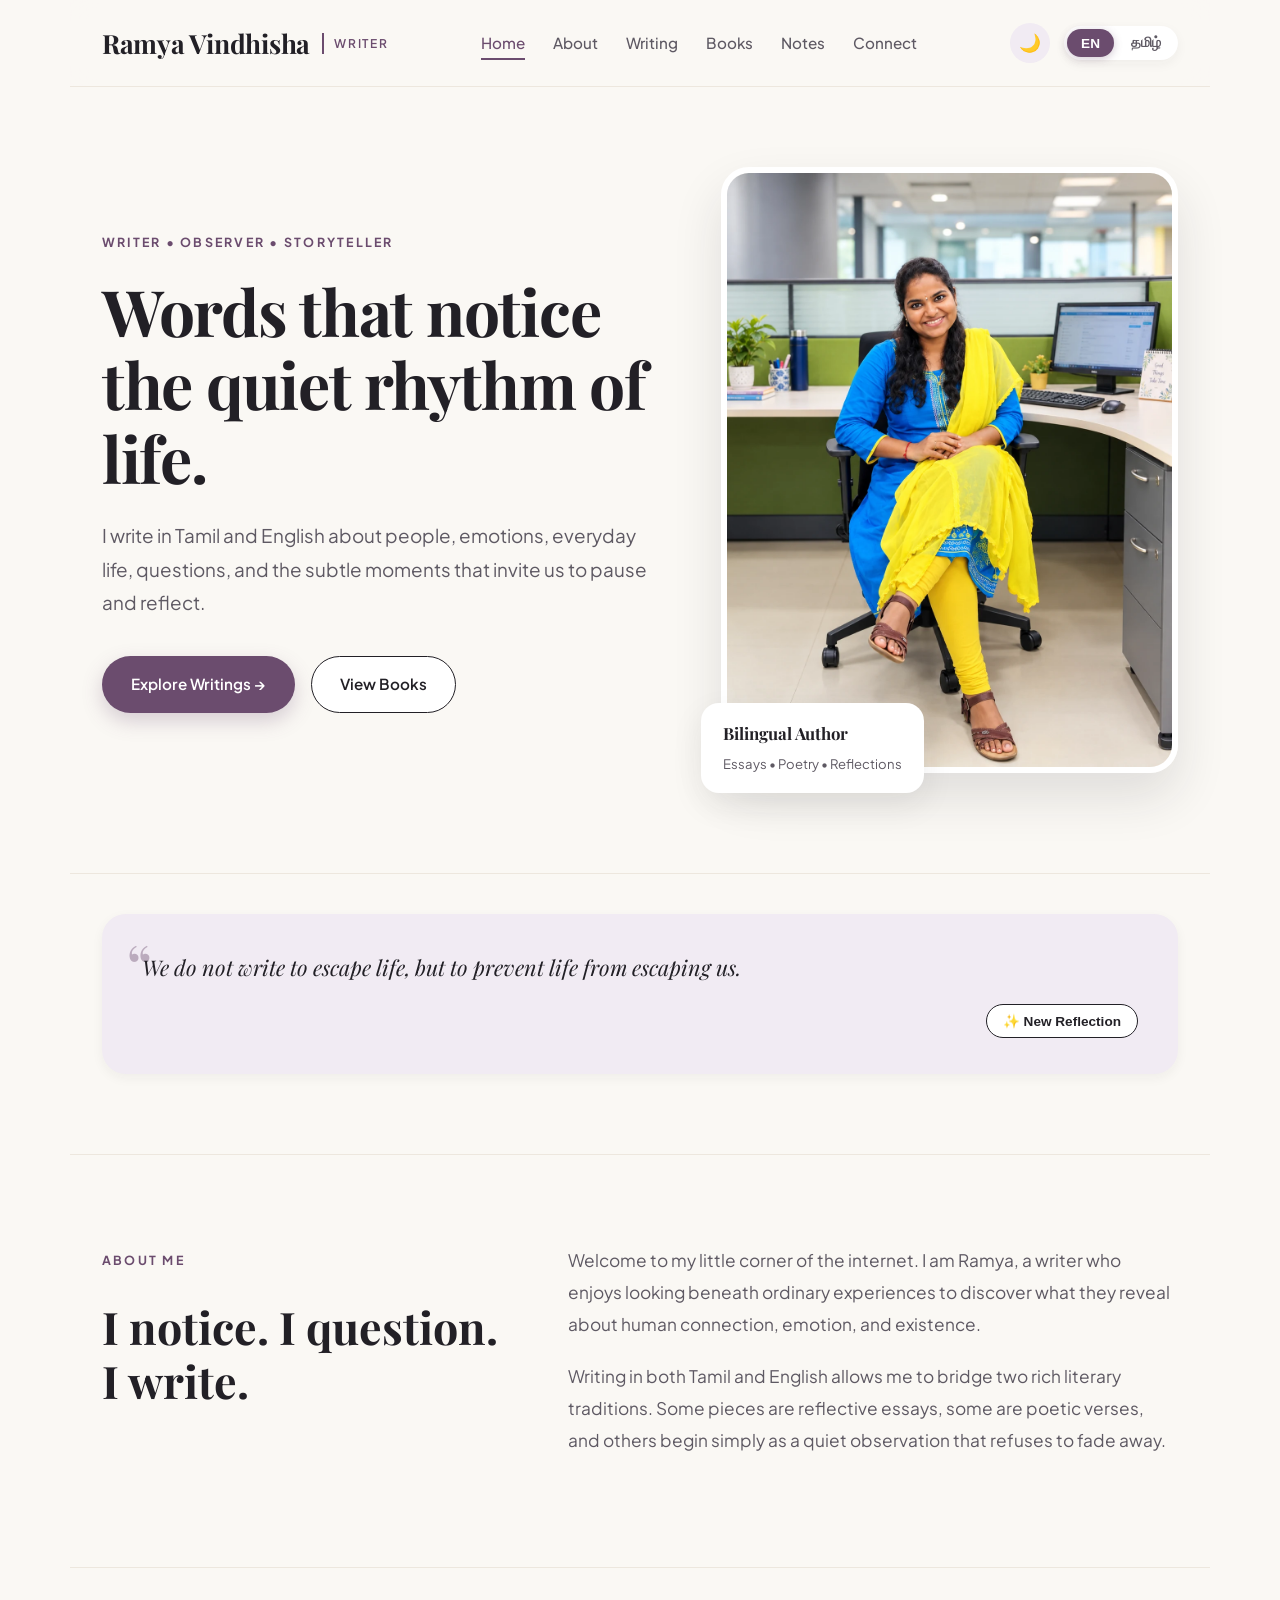
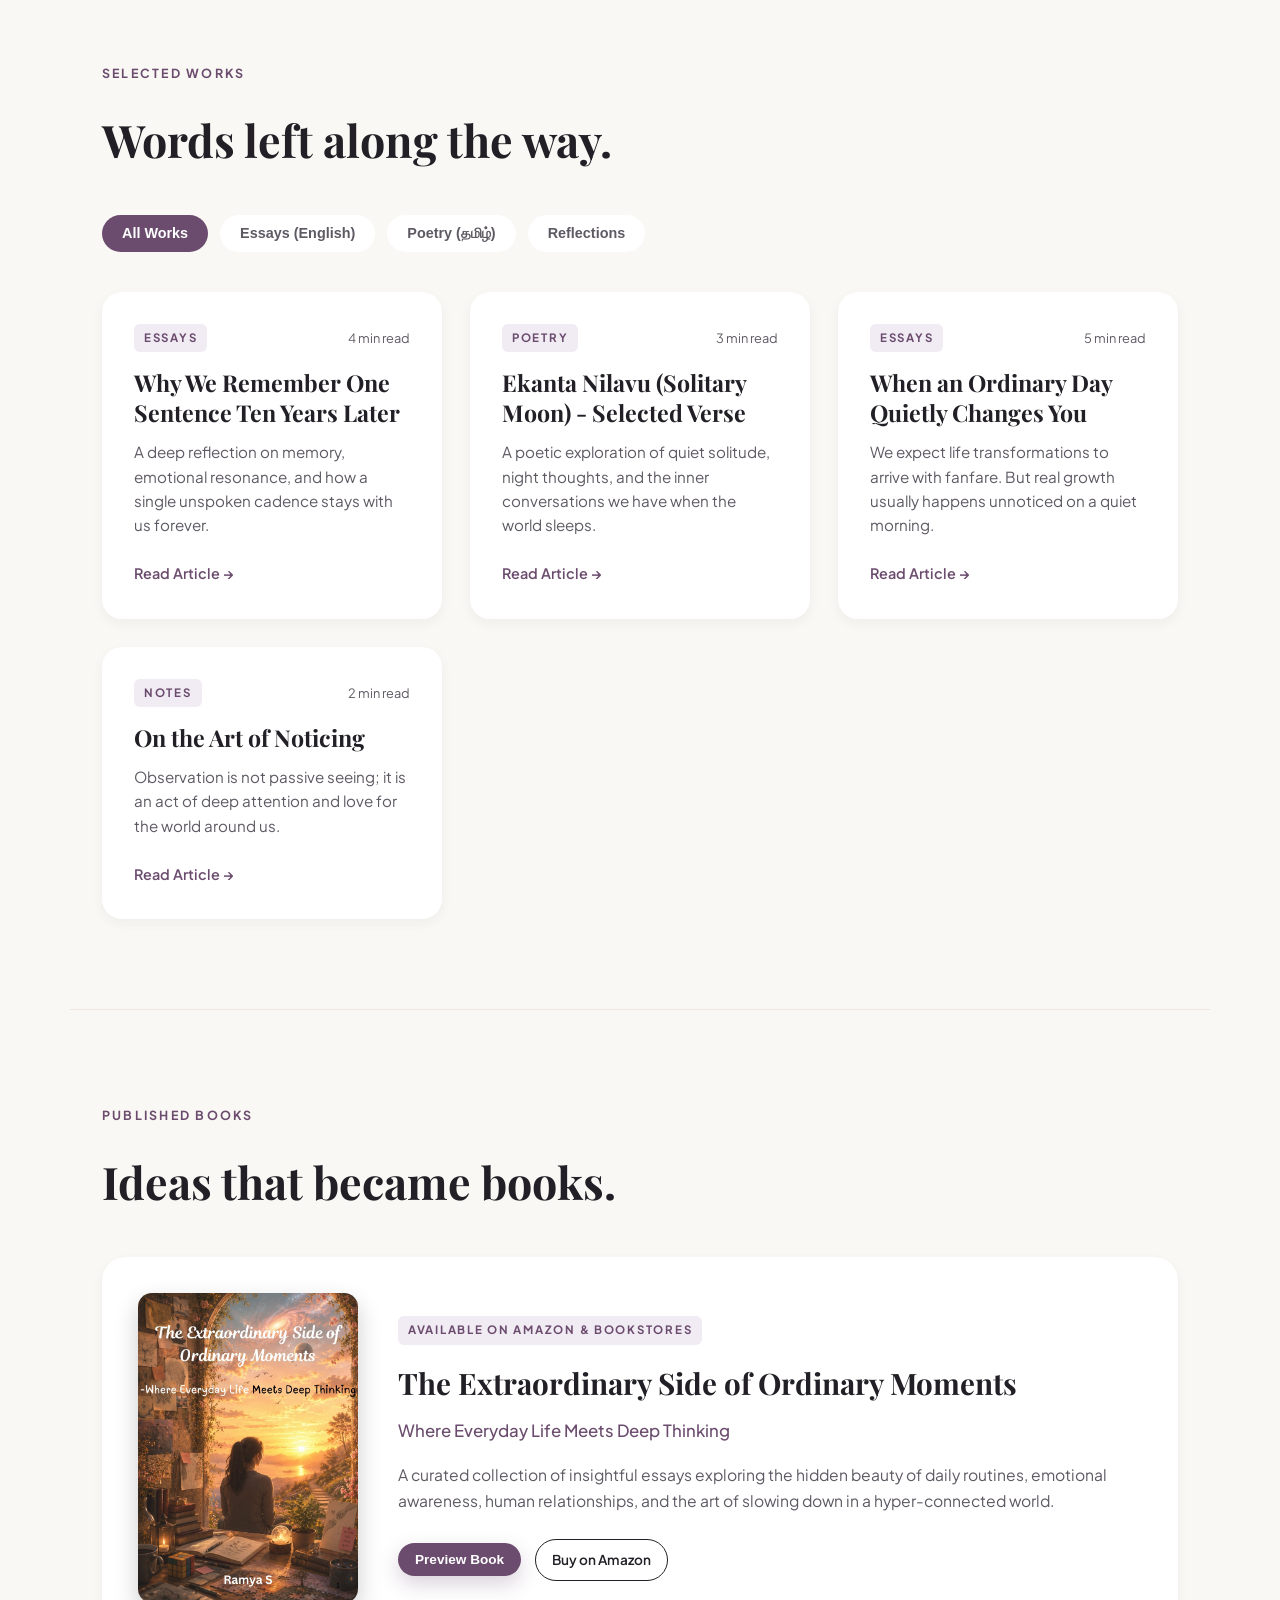
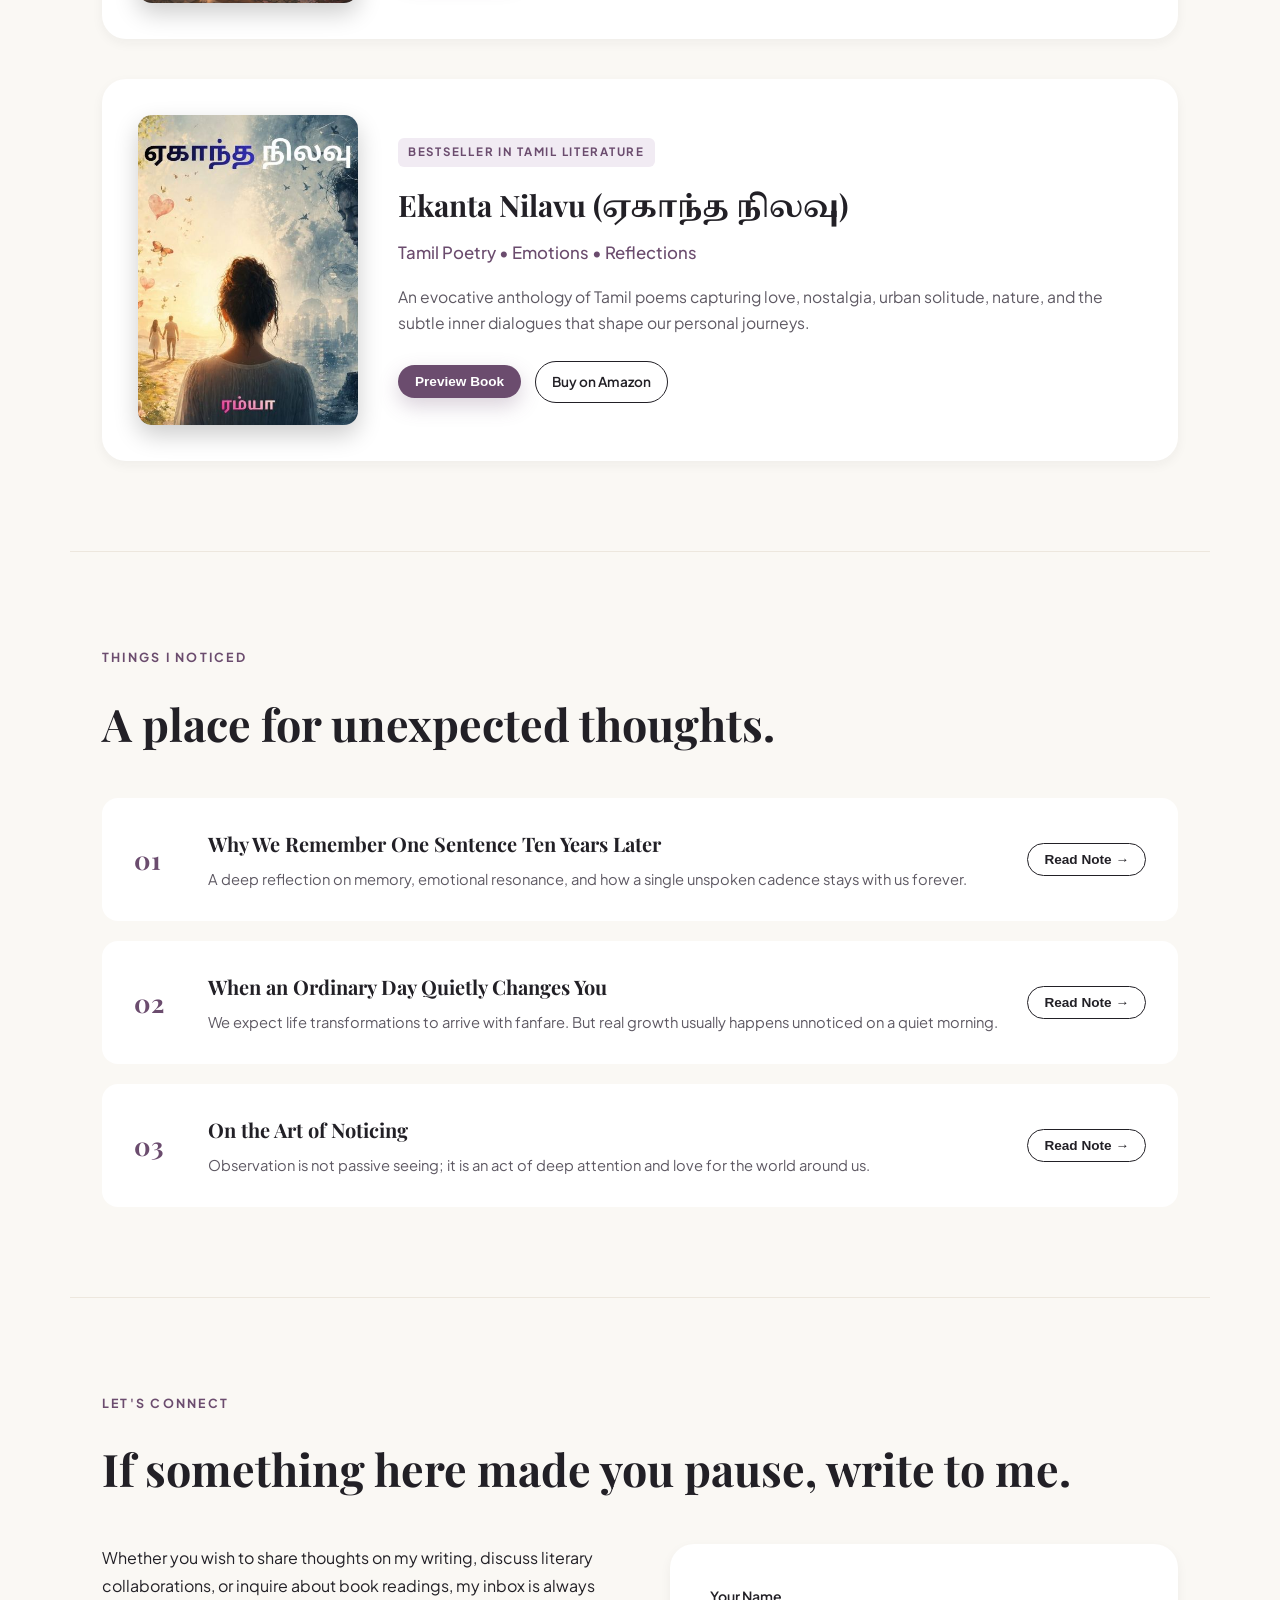
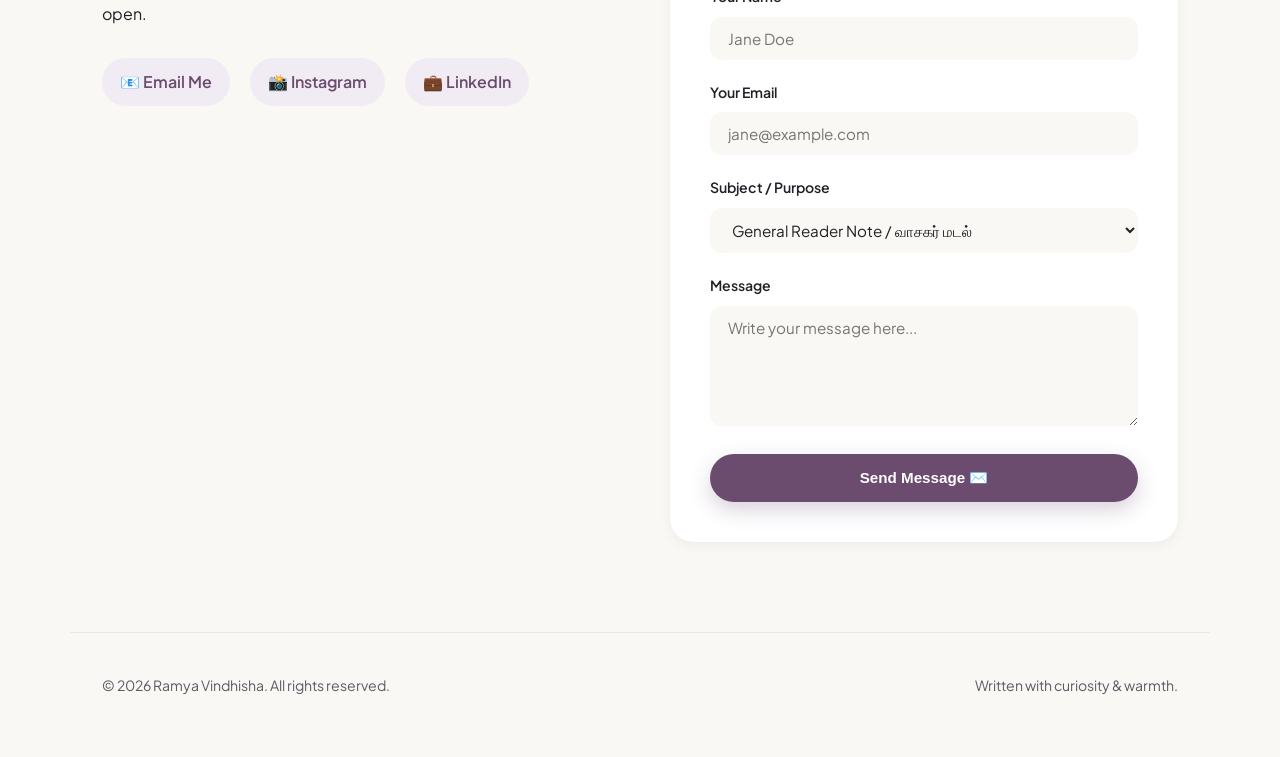
==== index.html @ 073b8b75 "Publish dynamic bilingual writer portfolio for Ramya Vindhisha" ====
<!DOCTYPE html>
<html lang="en" data-theme="light">

<head>
    <meta charset="UTF-8">
    <meta name="viewport" content="width=device-width, initial-scale=1.0">
    
    <!-- Primary Meta Tags -->
    <title>Ramya Vindhisha | Writer, Observer & Storyteller (தமிழ் & English)</title>
    <meta name="title" content="Ramya Vindhisha | Writer, Observer & Storyteller">
    <meta name="description"
        content="Official bilingual literary portfolio of Ramya Vindhisha — exploring human emotions, Tamil poetry, essays, books, and everyday reflections.">
    <meta name="keywords" content="Ramya Vindhisha, Tamil Writer, English Essays, Tamil Poetry, Ekanta Nilavu, Books, Storyteller, Observer">
    <meta name="author" content="Ramya Vindhisha">

    <!-- Open Graph / Facebook -->
    <meta property="og:type" content="website">
    <meta property="og:url" content="https://ramyavindhisha.com/">
    <meta property="og:title" content="Ramya Vindhisha | Writer & Storyteller">
    <meta property="og:description" content="Exploring life, emotions, and quiet thoughts in Tamil and English.">
    <meta property="og:image" content="assets/images/ramya-office-portrait.webp">

    <!-- Twitter Card -->
    <meta property="twitter:card" content="summary_large_image">
    <meta property="twitter:title" content="Ramya Vindhisha | Writer & Storyteller">
    <meta property="twitter:description" content="Exploring life, emotions, and quiet thoughts in Tamil and English.">
    <meta property="twitter:image" content="assets/images/ramya-office-portrait.webp">

    <!-- Stylesheets -->
    <link rel="stylesheet" href="assets/css/style.css">
</head>

<body>
    <!-- Site Header -->
    <header class="site-header">
        <div class="logo-group">
            <a class="logo" href="#home" id="siteLogo">Ramya Vindhisha</a>
            <span class="logo-sub" id="logoSub" data-en="Writer" data-ta="எழுத்தாளர்">Writer</span>
        </div>
        
        <nav id="siteNav">
            <a href="#home" class="active" data-en="Home" data-ta="முகப்பு">Home</a>
            <a href="#about" data-en="About" data-ta="என்னைப் பற்றி">About</a>
            <a href="#writing" data-en="Writing" data-ta="எழுத்துகள்">Writing</a>
            <a href="#books" data-en="Books" data-ta="புத்தகங்கள்">Books</a>
            <a href="#notes" data-en="Notes" data-ta="குறிப்புகள்">Notes</a>
            <a href="#contact" data-en="Connect" data-ta="தொடர்பு">Connect</a>
        </nav>

        <div class="controls-group">
            <button class="theme-toggle-btn" id="themeToggleBtn" title="Toggle Theme (Warm Paper / Midnight Library)" aria-label="Toggle Theme">
                <span id="themeIcon">🌙</span>
            </button>

            <div class="language-toggle">
                <button id="enBtn" class="active" aria-label="English Language">EN</button>
                <button id="taBtn" aria-label="Tamil Language">தமிழ்</button>
            </div>
        </div>
    </header>

    <main>
        <!-- Hero Section -->
        <section id="home" class="hero">
            <div class="hero-copy">
                <span class="eyebrow" data-en="WRITER • OBSERVER • STORYTELLER" data-ta="எழுத்தாளர் • பார்வையாளர் • கதைசொல்லி">WRITER • OBSERVER • STORYTELLER</span>
                
                <h1 class="hero-title" data-en="Words that notice the quiet rhythm of life." data-ta="வாழ்க்கையின் அமைதியான தாளத்தைக் கவனிக்கும் வார்த்தைகள்.">
                    Words that notice the quiet rhythm of life.
                </h1>

                <p class="hero-intro"
                    data-en="I write in Tamil and English about people, emotions, everyday life, questions, and the subtle moments that invite us to pause and reflect."
                    data-ta="மனிதர்கள், உணர்வுகள், அன்றாட வாழ்க்கை, கேள்விகள் மற்றும் நம்மைச் சிந்திக்க வைக்கும் சிறிய தருணங்களைப் பற்றி தமிழ் மற்றும் ஆங்கிலத்தில் எழுதுகிறேன்.">
                    I write in Tamil and English about people, emotions, everyday life, questions, and the subtle moments that invite us to pause and reflect.
                </p>

                <div class="button-group">
                    <a class="btn btn-primary" href="#writing" data-en="Explore Writings →" data-ta="என் எழுத்துகளைப் படிக்க →">Explore Writings →</a>
                    <a class="btn btn-secondary" href="#books" data-en="View Books" data-ta="புத்தகங்களைப் பார்க்க">View Books</a>
                </div>
            </div>

            <div class="hero-photo-wrapper">
                <img src="assets/images/ramya-office-portrait.webp" alt="Ramya Vindhisha writing at her desk" width="480" height="600" loading="eager">
                <div class="photo-badge">
                    <strong data-en="Bilingual Author" data-ta="இருமொழி எழுத்தாளர்">Bilingual Author</strong>
                    <span data-en="Essays • Poetry • Reflections" data-ta="கட்டுரைகள் • கவிதைகள் • குறிப்புகள்">Essays • Poetry • Reflections</span>
                </div>
            </div>
        </section>

        <!-- Quote of the Day / Daily Thought Widget -->
        <section class="section" style="padding-top: 0; padding-bottom: 40px;">
            <div class="quote-widget" id="quoteWidget">
                <div class="quote-icon">“</div>
                <p class="quote-text" id="quoteText">Loading reflection...</p>
                <div class="quote-controls">
                    <button class="btn btn-secondary btn-sm" id="newQuoteBtn" data-en="✨ New Reflection" data-ta="✨ புதிய சிந்தனை">✨ New Reflection</button>
                </div>
            </div>
        </section>

        <!-- About Section -->
        <section id="about" class="section">
            <div class="split-grid">
                <div>
                    <span class="eyebrow" data-en="ABOUT ME" data-ta="என்னைப் பற்றி">ABOUT ME</span>
                    <h2 class="section-title" data-en="I notice. I question. I write." data-ta="நான் கவனிக்கிறேன். கேள்வி கேட்கிறேன். எழுதுகிறேன்.">
                        I notice. I question. I write.
                    </h2>
                </div>
                <div class="body-text">
                    <p data-en="Welcome to my little corner of the internet. I am Ramya, a writer who enjoys looking beneath ordinary experiences to discover what they reveal about human connection, emotion, and existence."
                        data-ta="என் இணைய உலகத்தின் இந்தச் சிறிய மூலைக்கு வரவேற்கிறேன். சாதாரண அனுபவங்களுக்குள் மறைந்திருக்கும் மனிதர்களையும் வாழ்க்கையையும் ஆராய்ந்து எழுத விரும்பும் ரம்யா நான்.">
                        Welcome to my little corner of the internet. I am Ramya, a writer who enjoys looking beneath ordinary experiences to discover what they reveal about human connection, emotion, and existence.
                    </p>
                    <p data-en="Writing in both Tamil and English allows me to bridge two rich literary traditions. Some pieces are reflective essays, some are poetic verses, and others begin simply as a quiet observation that refuses to fade away."
                        data-ta="நான் தமிழ் மற்றும் ஆங்கிலம் இரண்டிலும் எழுதுகிறேன். சில படைப்புகள் ஆழமான கட்டுரைகள். சில கவிதைகள். சில, மனதை விட்டு அகல மறுக்கும் ஒரு சிறிய எண்ணமாகத் தொடங்குகின்றன.">
                        Writing in both Tamil and English allows me to bridge two rich literary traditions. Some pieces are reflective essays, some are poetic verses, and others begin simply as a quiet observation that refuses to fade away.
                    </p>
                </div>
            </div>
        </section>

        <!-- Writing Section with Dynamic Filters -->
        <section id="writing" class="section">
            <div class="section-header">
                <span class="eyebrow" data-en="SELECTED WORKS" data-ta="தேர்ந்தெடுக்கப்பட்ட படைப்புகள்">SELECTED WORKS</span>
                <h2 class="section-title" data-en="Words left along the way." data-ta="பயணத்தில் விட்டுச் சென்ற வார்த்தைகள்.">Words left along the way.</h2>
            </div>

            <!-- Filter Buttons -->
            <div class="filter-bar" id="writingFilterBar">
                <button class="filter-btn active" data-filter="all" data-en="All Works" data-ta="அனைத்தும்">All Works</button>
                <button class="filter-btn" data-filter="essays" data-en="Essays (English)" data-ta="ஆங்கிலக் கட்டுரைகள்">Essays (English)</button>
                <button class="filter-btn" data-filter="poetry" data-en="Poetry (தமிழ்)" data-ta="தமிழ் கவிதைகள்">Poetry (தமிழ்)</button>
                <button class="filter-btn" data-filter="notes" data-en="Reflections" data-ta="குறிப்புகள்">Reflections</button>
            </div>

            <!-- Dynamic Writing Cards Grid -->
            <div class="cards-grid" id="writingCardsGrid">
                <!-- Dynamically rendered from content-data.js -->
            </div>
        </section>

        <!-- Books Showcase Section -->
        <section id="books" class="section">
            <div class="section-header">
                <span class="eyebrow" data-en="PUBLISHED BOOKS" data-ta="வெளியான புத்தகங்கள்">PUBLISHED BOOKS</span>
                <h2 class="section-title" data-en="Ideas that became books." data-ta="புத்தகங்களாக மாறிய எண்ணங்கள்.">Ideas that became books.</h2>
            </div>

            <div class="books-container" id="booksContainer">
                <!-- Dynamically rendered from content-data.js -->
            </div>
        </section>

        <!-- Notes / Reflections Section -->
        <section id="notes" class="section">
            <div class="section-header">
                <span class="eyebrow" data-en="THINGS I NOTICED" data-ta="நான் கவனித்தவை">THINGS I NOTICED</span>
                <h2 class="section-title" data-en="A place for unexpected thoughts." data-ta="எதிர்பாராமல் வரும் எண்ணங்களுக்கான ஒரு இடம்.">A place for unexpected thoughts.</h2>
            </div>

            <div class="notes-list" id="notesListContainer">
                <!-- Dynamically rendered from content-data.js -->
            </div>
        </section>

        <!-- Contact & Connect Section -->
        <section id="contact" class="section">
            <div class="section-header">
                <span class="eyebrow" data-en="LET'S CONNECT" data-ta="தொடர்பில் இருப்போம்">LET'S CONNECT</span>
                <h2 class="section-title" data-en="If something here made you pause, write to me." data-ta="நான் எழுதியது உங்களை ஒரு கணம் நிறுத்தியிருந்தால், எழுதுங்கள்.">
                    If something here made you pause, write to me.
                </h2>
            </div>

            <div class="contact-grid">
                <div>
                    <p class="body-text" data-en="Whether you wish to share thoughts on my writing, discuss literary collaborations, or inquire about book readings, my inbox is always open."
                        data-ta="என் எழுத்துக்கள் பற்றிய உங்கள் கருத்துக்களைப் பகிரவும், இலக்கியக் கலந்துரையாடல்கள் செய்யவும் உங்கள் மடல்களை வரவேற்கிறேன்.">
                        Whether you wish to share thoughts on my writing, discuss literary collaborations, or inquire about book readings, my inbox is always open.
                    </p>

                    <div class="social-links">
                        <a href="mailto:contact@ramyavindhisha.com" class="social-link" title="Email Ramya">📧 Email Me</a>
                        <a href="https://instagram.com" target="_blank" rel="noopener" class="social-link" title="Instagram">📸 Instagram</a>
                        <a href="https://linkedin.com" target="_blank" rel="noopener" class="social-link" title="LinkedIn">💼 LinkedIn</a>
                    </div>
                </div>

                <!-- Interactive Contact Form -->
                <form class="contact-form" id="contactForm">
                    <div class="form-group">
                        <label for="contactName" data-en="Your Name" data-ta="உங்கள் பெயர்">Your Name</label>
                        <input type="text" id="contactName" class="form-control" placeholder="Jane Doe" required>
                    </div>

                    <div class="form-group">
                        <label for="contactEmail" data-en="Your Email" data-ta="உங்கள் மின்னஞ்சல்">Your Email</label>
                        <input type="email" id="contactEmail" class="form-control" placeholder="jane@example.com" required>
                    </div>

                    <div class="form-group">
                        <label for="contactSubject" data-en="Subject / Purpose" data-ta="தலைப்பு / நோக்கம்">Subject / Purpose</label>
                        <select id="contactSubject" class="form-control">
                            <option value="General Hello">General Reader Note / வாசகர் மடல்</option>
                            <option value="Book Inquiry">Book Inquiry / புத்தக விசாரணை</option>
                            <option value="Literary Collaboration">Literary Collaboration / இலக்கிய கூட்டணி</option>
                        </select>
                    </div>

                    <div class="form-group">
                        <label for="contactMessage" data-en="Message" data-ta="செய்தி">Message</label>
                        <textarea id="contactMessage" class="form-control" placeholder="Write your message here..." required></textarea>
                    </div>

                    <button type="submit" class="btn btn-primary" style="width: 100%;" data-en="Send Message ✉️" data-ta="செய்தி அனுப்பு ✉️">Send Message ✉️</button>
                </form>
            </div>
        </section>
    </main>

    <!-- Footer -->
    <footer>
        <span>© 2026 Ramya Vindhisha. All rights reserved.</span>
        <span data-en="Written with curiosity & warmth." data-ta="ஆர்வத்துடனும் அன்போடும் எழுதப்பட்டது.">Written with curiosity & warmth.</span>
    </footer>

    <!-- Interactive Reader Modal Overlay -->
    <div class="modal-overlay" id="readerModalOverlay">
        <div class="modal-container" id="readerModalContainer">
            <div class="modal-header">
                <div style="font-weight: 600; font-size: 0.9rem; color: var(--accent);" id="modalCategoryTag">ESSAY</div>
                <div class="modal-actions">
                    <button class="btn-icon" id="fontSizeDec" title="Decrease Font Size">A-</button>
                    <button class="btn-icon" id="fontSizeInc" title="Increase Font Size">A+</button>
                    <button class="btn-icon" id="readAloudBtn" title="Read Aloud (TTS)">🔊</button>
                    <button class="btn-icon" id="closeModalBtn" title="Close Modal">✕</button>
                </div>
            </div>
            
            <div class="modal-body">
                <h2 id="modalTitle">Article Title</h2>
                <div class="modal-meta">
                    <span id="modalDate">September 2026</span>
                    <span>•</span>
                    <span id="modalReadTime">4 min read</span>
                </div>
                <div class="modal-content" id="modalBodyContent">
                    <!-- Dynamic Body Text -->
                </div>
            </div>
        </div>
    </div>

    <!-- Toast Notification Container -->
    <div class="toast-container" id="toastContainer"></div>

    <!-- Scripts -->
    <script src="assets/js/content-data.js"></script>
    <script src="assets/js/main.js"></script>
</body>

</html>
---- assets/css/style.css ----
@import url('https://fonts.googleapis.com/css2?family=Noto+Serif+Tamil:wght@400;600;700&family=Playfair+Display:ital,wght@0,400;0,600;0,700;1,400&family=Plus+Jakarta+Sans:wght@400;500;600;700&display=swap');

:root {
    /* Warm Paper Theme (Default Light) */
    --bg-paper: #faf8f4;
    --card-bg: #ffffff;
    --text-primary: #222026;
    --text-secondary: #5e5963;
    --accent: #6b4c6e;
    --accent-hover: #533956;
    --accent-soft: #f1ebf3;
    --border-color: #e5dec;
    --border-subtle: #ede7de;
    --glass-bg: rgba(250, 248, 244, 0.88);
    --shadow-sm: 0 4px 12px rgba(34, 32, 38, 0.05);
    --shadow-md: 0 12px 32px rgba(34, 32, 38, 0.08);
    --shadow-lg: 0 24px 50px rgba(34, 32, 38, 0.12);
    --gold: #d4a359;
    --max-width: 1140px;
    --font-heading: 'Playfair Display', 'Noto Serif Tamil', serif;
    --font-body: 'Plus Jakarta Sans', system-ui, sans-serif;
    --font-tamil: 'Noto Serif Tamil', 'Playfair Display', serif;
}

[data-theme="dark"] {
    /* Midnight Library Theme (Dark) */
    --bg-paper: #131217;
    --card-bg: #1d1b24;
    --text-primary: #f3eff8;
    --text-secondary: #a7a0b3;
    --accent: #c4a1cf;
    --accent-hover: #dbbeea;
    --accent-soft: #2a2230;
    --border-color: #2e2a38;
    --border-subtle: #25222d;
    --glass-bg: rgba(19, 18, 23, 0.90);
    --shadow-sm: 0 4px 12px rgba(0, 0, 0, 0.25);
    --shadow-md: 0 12px 32px rgba(0, 0, 0, 0.40);
    --shadow-lg: 0 24px 50px rgba(0, 0, 0, 0.60);
    --gold: #e2b774;
}

* {
    box-sizing: border-box;
    margin: 0;
    padding: 0;
}

html {
    scroll-behavior: smooth;
    font-size: 16px;
}

body {
    background-color: var(--bg-paper);
    color: var(--text-primary);
    font-family: var(--font-body);
    line-height: 1.75;
    transition: background-color 0.3s ease, color 0.3s ease;
    overflow-x: hidden;
}

a {
    color: inherit;
    text-decoration: none;
    transition: all 0.2s ease;
}

img {
    max-width: 100%;
    height: auto;
    display: block;
}

/* Header & Navigation */
.site-header {
    max-width: var(--max-width);
    margin: 0 auto;
    padding: 20px 32px;
    display: flex;
    align-items: center;
    justify-content: space-between;
    position: sticky;
    top: 0;
    background: var(--glass-bg);
    backdrop-filter: blur(12px);
    -webkit-backdrop-filter: blur(12px);
    z-index: 100;
    border-bottom: 1px solid var(--border-subtle);
    transition: background 0.3s ease;
}

.logo-group {
    display: flex;
    align-items: center;
    gap: 12px;
}

.logo {
    font-family: var(--font-heading);
    font-size: 1.65rem;
    font-weight: 700;
    letter-spacing: -0.01em;
    color: var(--text-primary);
}

.logo-sub {
    font-size: 0.75rem;
    letter-spacing: 0.15em;
    text-transform: uppercase;
    color: var(--accent);
    font-weight: 600;
    border-left: 2px solid var(--accent);
    padding-left: 10px;
}

nav {
    display: flex;
    align-items: center;
    gap: 28px;
}

nav a {
    font-size: 0.95rem;
    font-weight: 500;
    color: var(--text-secondary);
    position: relative;
    padding: 4px 0;
}

nav a:hover, nav a.active {
    color: var(--accent);
}

nav a::after {
    content: '';
    position: absolute;
    bottom: 0;
    left: 0;
    width: 0%;
    height: 2px;
    background: var(--accent);
    transition: width 0.25s ease;
}

nav a:hover::after, nav a.active::after {
    width: 100%;
}

.controls-group {
    display: flex;
    align-items: center;
    gap: 14px;
}

/* Switches & Toggles */
.theme-toggle-btn {
    background: var(--accent-soft);
    border: 1px solid var(--border-color);
    color: var(--text-primary);
    width: 40px;
    height: 40px;
    border-radius: 50%;
    display: flex;
    align-items: center;
    justify-content: center;
    cursor: pointer;
    font-size: 1.1rem;
    transition: all 0.2s ease;
}

.theme-toggle-btn:hover {
    transform: rotate(15deg) scale(1.05);
    background: var(--border-color);
}

.language-toggle {
    background: var(--card-bg);
    border: 1px solid var(--border-color);
    border-radius: 999px;
    padding: 3px;
    display: flex;
    gap: 3px;
    box-shadow: var(--shadow-sm);
}

.language-toggle button {
    border: 0;
    background: transparent;
    padding: 6px 14px;
    border-radius: 999px;
    cursor: pointer;
    font-weight: 600;
    font-size: 0.85rem;
    color: var(--text-secondary);
    transition: all 0.25s ease;
}

.language-toggle button.active {
    background: var(--accent);
    color: #ffffff;
    box-shadow: 0 2px 8px rgba(107, 76, 110, 0.3);
}

/* Hero Section */
.hero {
    max-width: var(--max-width);
    margin: 0 auto;
    padding: 80px 32px 100px;
    display: grid;
    grid-template-columns: 1.1fr 0.9fr;
    gap: 60px;
    align-items: center;
}

.eyebrow {
    letter-spacing: 0.18em;
    font-size: 0.78rem;
    font-weight: 700;
    color: var(--accent);
    text-transform: uppercase;
    margin-bottom: 20px;
    display: inline-block;
}

.hero-title {
    font-family: var(--font-heading);
    font-size: clamp(2.5rem, 5vw, 4rem);
    line-height: 1.15;
    margin-bottom: 24px;
    color: var(--text-primary);
    letter-spacing: -0.02em;
}

.hero-intro {
    font-size: 1.18rem;
    color: var(--text-secondary);
    line-height: 1.8;
    max-width: 600px;
    margin-bottom: 36px;
}

.button-group {
    display: flex;
    flex-wrap: wrap;
    gap: 16px;
}

.btn {
    display: inline-flex;
    align-items: center;
    justify-content: center;
    gap: 8px;
    padding: 14px 28px;
    border-radius: 999px;
    font-weight: 600;
    font-size: 0.95rem;
    cursor: pointer;
    border: 1px solid transparent;
    transition: all 0.25s cubic-bezier(0.2, 0.8, 0.2, 1);
}

.btn-primary {
    background: var(--accent);
    color: #ffffff;
    box-shadow: 0 8px 20px rgba(107, 76, 110, 0.25);
}

.btn-primary:hover {
    background: var(--accent-hover);
    transform: translateY(-2px);
    box-shadow: 0 12px 25px rgba(107, 76, 110, 0.35);
}

.btn-secondary {
    background: var(--card-bg);
    border-color: var(--border-color);
    color: var(--text-primary);
}

.btn-secondary:hover {
    border-color: var(--accent);
    color: var(--accent);
    transform: translateY(-2px);
}

/* Hero Portrait */
.hero-photo-wrapper {
    position: relative;
    max-width: 480px;
    margin-left: auto;
}

.hero-photo-wrapper img {
    border-radius: 28px;
    box-shadow: var(--shadow-lg);
    border: 6px solid var(--card-bg);
    transition: transform 0.3s ease;
}

.hero-photo-wrapper:hover img {
    transform: scale(1.015);
}

.photo-badge {
    position: absolute;
    bottom: -20px;
    left: -20px;
    background: var(--card-bg);
    border: 1px solid var(--border-color);
    padding: 16px 22px;
    border-radius: 18px;
    box-shadow: var(--shadow-md);
    max-width: 240px;
}

.photo-badge strong {
    display: block;
    font-family: var(--font-heading);
    font-size: 1.05rem;
    color: var(--text-primary);
}

.photo-badge span {
    font-size: 0.82rem;
    color: var(--text-secondary);
}

/* Sections Common */
.section {
    max-width: var(--max-width);
    margin: 0 auto;
    padding: 90px 32px;
    border-top: 1px solid var(--border-subtle);
}

.section-header {
    margin-bottom: 48px;
}

.section-title {
    font-family: var(--font-heading);
    font-size: clamp(2rem, 3.5vw, 3rem);
    line-height: 1.2;
    color: var(--text-primary);
    margin-top: 8px;
}

.split-grid {
    display: grid;
    grid-template-columns: 0.8fr 1.2fr;
    gap: 60px;
}

.body-text p {
    font-size: 1.08rem;
    color: var(--text-secondary);
    margin-bottom: 20px;
    line-height: 1.85;
}

/* Quote Generator Widget */
.quote-widget {
    background: var(--accent-soft);
    border: 1px solid var(--border-color);
    border-radius: 24px;
    padding: 36px 40px;
    margin: 40px 0;
    position: relative;
    box-shadow: var(--shadow-sm);
}

.quote-icon {
    font-family: var(--font-heading);
    font-size: 4rem;
    color: var(--accent);
    opacity: 0.4;
    line-height: 1;
    position: absolute;
    top: 20px;
    left: 24px;
}

.quote-text {
    font-family: var(--font-heading);
    font-style: italic;
    font-size: 1.35rem;
    color: var(--text-primary);
    line-height: 1.6;
    margin-bottom: 20px;
    position: relative;
    z-index: 2;
}

.quote-controls {
    display: flex;
    justify-content: flex-end;
}

.btn-sm {
    padding: 8px 16px;
    font-size: 0.85rem;
    border-radius: 999px;
}

/* Writing Filter & Cards */
.filter-bar {
    display: flex;
    flex-wrap: wrap;
    gap: 12px;
    margin-bottom: 40px;
}

.filter-btn {
    background: var(--card-bg);
    border: 1px solid var(--border-color);
    color: var(--text-secondary);
    padding: 10px 20px;
    border-radius: 999px;
    font-size: 0.9rem;
    font-weight: 600;
    cursor: pointer;
    transition: all 0.2s ease;
}

.filter-btn:hover, .filter-btn.active {
    background: var(--accent);
    color: #ffffff;
    border-color: var(--accent);
}

.cards-grid {
    display: grid;
    grid-template-columns: repeat(auto-fill, minmax(320px, 1fr));
    gap: 28px;
}

.writing-card {
    background: var(--card-bg);
    border: 1px solid var(--border-color);
    border-radius: 20px;
    padding: 32px;
    display: flex;
    flex-direction: column;
    box-shadow: var(--shadow-sm);
    transition: all 0.3s cubic-bezier(0.2, 0.8, 0.2, 1);
    cursor: pointer;
    position: relative;
}

.writing-card:hover {
    transform: translateY(-5px);
    box-shadow: var(--shadow-md);
    border-color: var(--accent);
}

.card-meta {
    display: flex;
    align-items: center;
    justify-content: space-between;
    margin-bottom: 16px;
}

.tag-badge {
    font-size: 0.72rem;
    letter-spacing: 0.15em;
    font-weight: 700;
    text-transform: uppercase;
    color: var(--accent);
    background: var(--accent-soft);
    padding: 4px 10px;
    border-radius: 6px;
}

.read-time {
    font-size: 0.8rem;
    color: var(--text-secondary);
}

.writing-card h3 {
    font-family: var(--font-heading);
    font-size: 1.45rem;
    color: var(--text-primary);
    margin-bottom: 12px;
    line-height: 1.3;
}

.writing-card p {
    color: var(--text-secondary);
    font-size: 0.95rem;
    line-height: 1.6;
    margin-bottom: 24px;
    flex-grow: 1;
}

.card-link {
    font-weight: 600;
    font-size: 0.9rem;
    color: var(--accent);
    display: inline-flex;
    align-items: center;
    gap: 6px;
}

.writing-card:hover .card-link {
    color: var(--accent-hover);
}

/* Books Showcase */
.books-container {
    display: flex;
    flex-direction: column;
    gap: 40px;
}

.book-card {
    background: var(--card-bg);
    border: 1px solid var(--border-color);
    border-radius: 24px;
    padding: 36px;
    display: grid;
    grid-template-columns: 220px 1fr;
    gap: 40px;
    align-items: center;
    box-shadow: var(--shadow-sm);
    transition: all 0.3s ease;
}

.book-card:hover {
    box-shadow: var(--shadow-md);
    border-color: var(--accent);
}

.book-cover-img {
    width: 100%;
    height: 310px;
    object-fit: cover;
    border-radius: 14px;
    box-shadow: 0 10px 25px rgba(0, 0, 0, 0.2);
    transition: transform 0.3s ease;
}

.book-card:hover .book-cover-img {
    transform: scale(1.03) rotate(-1deg);
}

.book-info h3 {
    font-family: var(--font-heading);
    font-size: 1.85rem;
    color: var(--text-primary);
    margin-bottom: 8px;
}

.book-subtitle {
    font-size: 1.05rem;
    color: var(--accent);
    font-weight: 500;
    margin-bottom: 16px;
}

.book-desc {
    color: var(--text-secondary);
    font-size: 0.98rem;
    margin-bottom: 24px;
    line-height: 1.7;
}

.book-actions {
    display: flex;
    flex-wrap: wrap;
    gap: 14px;
    align-items: center;
}

/* Notes Showcase */
.notes-list {
    display: flex;
    flex-direction: column;
    gap: 20px;
}

.note-item {
    background: var(--card-bg);
    border: 1px solid var(--border-color);
    border-radius: 16px;
    padding: 28px 32px;
    display: grid;
    grid-template-columns: 50px 1fr auto;
    gap: 24px;
    align-items: center;
    cursor: pointer;
    transition: all 0.25s ease;
}

.note-item:hover {
    border-color: var(--accent);
    transform: translateX(6px);
}

.note-number {
    font-family: var(--font-heading);
    font-size: 1.6rem;
    font-weight: 700;
    color: var(--accent);
}

.note-content h3 {
    font-family: var(--font-heading);
    font-size: 1.25rem;
    color: var(--text-primary);
    margin-bottom: 6px;
}

.note-content p {
    font-size: 0.92rem;
    color: var(--text-secondary);
}

/* Contact & Newsletter */
.contact-grid {
    display: grid;
    grid-template-columns: 1fr 1fr;
    gap: 60px;
}

.contact-form {
    background: var(--card-bg);
    border: 1px solid var(--border-color);
    border-radius: 24px;
    padding: 40px;
    box-shadow: var(--shadow-sm);
}

.form-group {
    margin-bottom: 20px;
}

.form-group label {
    display: block;
    font-size: 0.88rem;
    font-weight: 600;
    margin-bottom: 8px;
    color: var(--text-primary);
}

.form-control {
    width: 100%;
    padding: 12px 18px;
    border-radius: 12px;
    border: 1px solid var(--border-color);
    background: var(--bg-paper);
    color: var(--text-primary);
    font-family: var(--font-body);
    font-size: 0.95rem;
    transition: border-color 0.2s ease;
}

.form-control:focus {
    outline: none;
    border-color: var(--accent);
}

textarea.form-control {
    min-height: 120px;
    resize: vertical;
}

.social-links {
    display: flex;
    gap: 20px;
    margin-top: 30px;
}

.social-link {
    display: inline-flex;
    align-items: center;
    gap: 8px;
    font-weight: 600;
    color: var(--accent);
    padding: 10px 18px;
    border-radius: 999px;
    background: var(--accent-soft);
    border: 1px solid var(--border-color);
}

.social-link:hover {
    background: var(--accent);
    color: #ffffff;
}

/* Reader Modal */
.modal-overlay {
    position: fixed;
    top: 0;
    left: 0;
    width: 100vw;
    height: 100vh;
    background: rgba(0, 0, 0, 0.65);
    backdrop-filter: blur(8px);
    display: flex;
    align-items: center;
    justify-content: center;
    z-index: 1000;
    opacity: 0;
    visibility: hidden;
    transition: all 0.3s ease;
}

.modal-overlay.active {
    opacity: 1;
    visibility: visible;
}

.modal-container {
    background: var(--card-bg);
    border: 1px solid var(--border-color);
    border-radius: 28px;
    width: 90%;
    max-width: 800px;
    max-height: 88vh;
    display: flex;
    flex-direction: column;
    box-shadow: var(--shadow-lg);
    overflow: hidden;
    transform: translateY(20px) scale(0.97);
    transition: all 0.3s cubic-bezier(0.2, 0.8, 0.2, 1);
}

.modal-overlay.active .modal-container {
    transform: translateY(0) scale(1);
}

.modal-header {
    padding: 20px 32px;
    border-bottom: 1px solid var(--border-subtle);
    display: flex;
    align-items: center;
    justify-content: space-between;
    background: var(--glass-bg);
}

.modal-actions {
    display: flex;
    align-items: center;
    gap: 12px;
}

.btn-icon {
    width: 38px;
    height: 38px;
    border-radius: 50%;
    border: 1px solid var(--border-color);
    background: var(--bg-paper);
    color: var(--text-primary);
    display: flex;
    align-items: center;
    justify-content: center;
    cursor: pointer;
    font-size: 1rem;
    font-weight: 600;
    transition: all 0.2s ease;
}

.btn-icon:hover {
    background: var(--accent);
    color: #ffffff;
}

.modal-body {
    padding: 40px 48px;
    overflow-y: auto;
    font-size: 1.12rem;
    line-height: 1.85;
}

.modal-body h2 {
    font-family: var(--font-heading);
    font-size: 2.2rem;
    margin-bottom: 16px;
}

.modal-meta {
    display: flex;
    gap: 16px;
    color: var(--text-secondary);
    font-size: 0.88rem;
    margin-bottom: 30px;
    padding-bottom: 20px;
    border-bottom: 1px solid var(--border-subtle);
}

.modal-content p {
    margin-bottom: 24px;
    color: var(--text-primary);
}

.modal-content blockquote {
    font-family: var(--font-heading);
    font-style: italic;
    font-size: 1.25rem;
    border-left: 4px solid var(--accent);
    padding-left: 24px;
    margin: 32px 0;
    color: var(--accent);
}

/* Toast Notifications */
.toast-container {
    position: fixed;
    bottom: 30px;
    right: 30px;
    z-index: 2000;
    display: flex;
    flex-direction: column;
    gap: 12px;
}

.toast {
    background: var(--card-bg);
    border: 1px solid var(--accent);
    color: var(--text-primary);
    padding: 14px 24px;
    border-radius: 14px;
    box-shadow: var(--shadow-md);
    font-weight: 500;
    display: flex;
    align-items: center;
    gap: 10px;
    animation: toastIn 0.3s ease forwards;
}

@keyframes toastIn {
    from { opacity: 0; transform: translateY(10px); }
    to { opacity: 1; transform: translateY(0); }
}

/* Footer */
footer {
    max-width: var(--max-width);
    margin: 0 auto;
    padding: 40px 32px 60px;
    display: flex;
    align-items: center;
    justify-content: space-between;
    color: var(--text-secondary);
    font-size: 0.88rem;
    border-top: 1px solid var(--border-subtle);
}

/* Responsive Breakpoints */
@media (max-width: 920px) {
    .hero {
        grid-template-columns: 1fr;
        padding-top: 40px;
        gap: 40px;
    }

    .hero-photo-wrapper {
        margin: 0 auto;
    }

    .split-grid, .contact-grid, .book-card {
        grid-template-columns: 1fr;
        gap: 32px;
    }

    .book-cover-img {
        max-width: 220px;
        margin: 0 auto;
    }

    .site-header {
        flex-wrap: wrap;
        gap: 16px;
    }

    nav {
        order: 3;
        width: 100%;
        overflow-x: auto;
        padding-bottom: 6px;
    }

    .note-item {
        grid-template-columns: 40px 1fr;
    }

    .note-item .btn-sm {
        grid-column: span 2;
        justify-self: start;
    }
}

@media (max-width: 600px) {
    .section {
        padding: 60px 20px;
    }

    .modal-body {
        padding: 24px 20px;
    }

    .quote-widget {
        padding: 24px;
    }
}
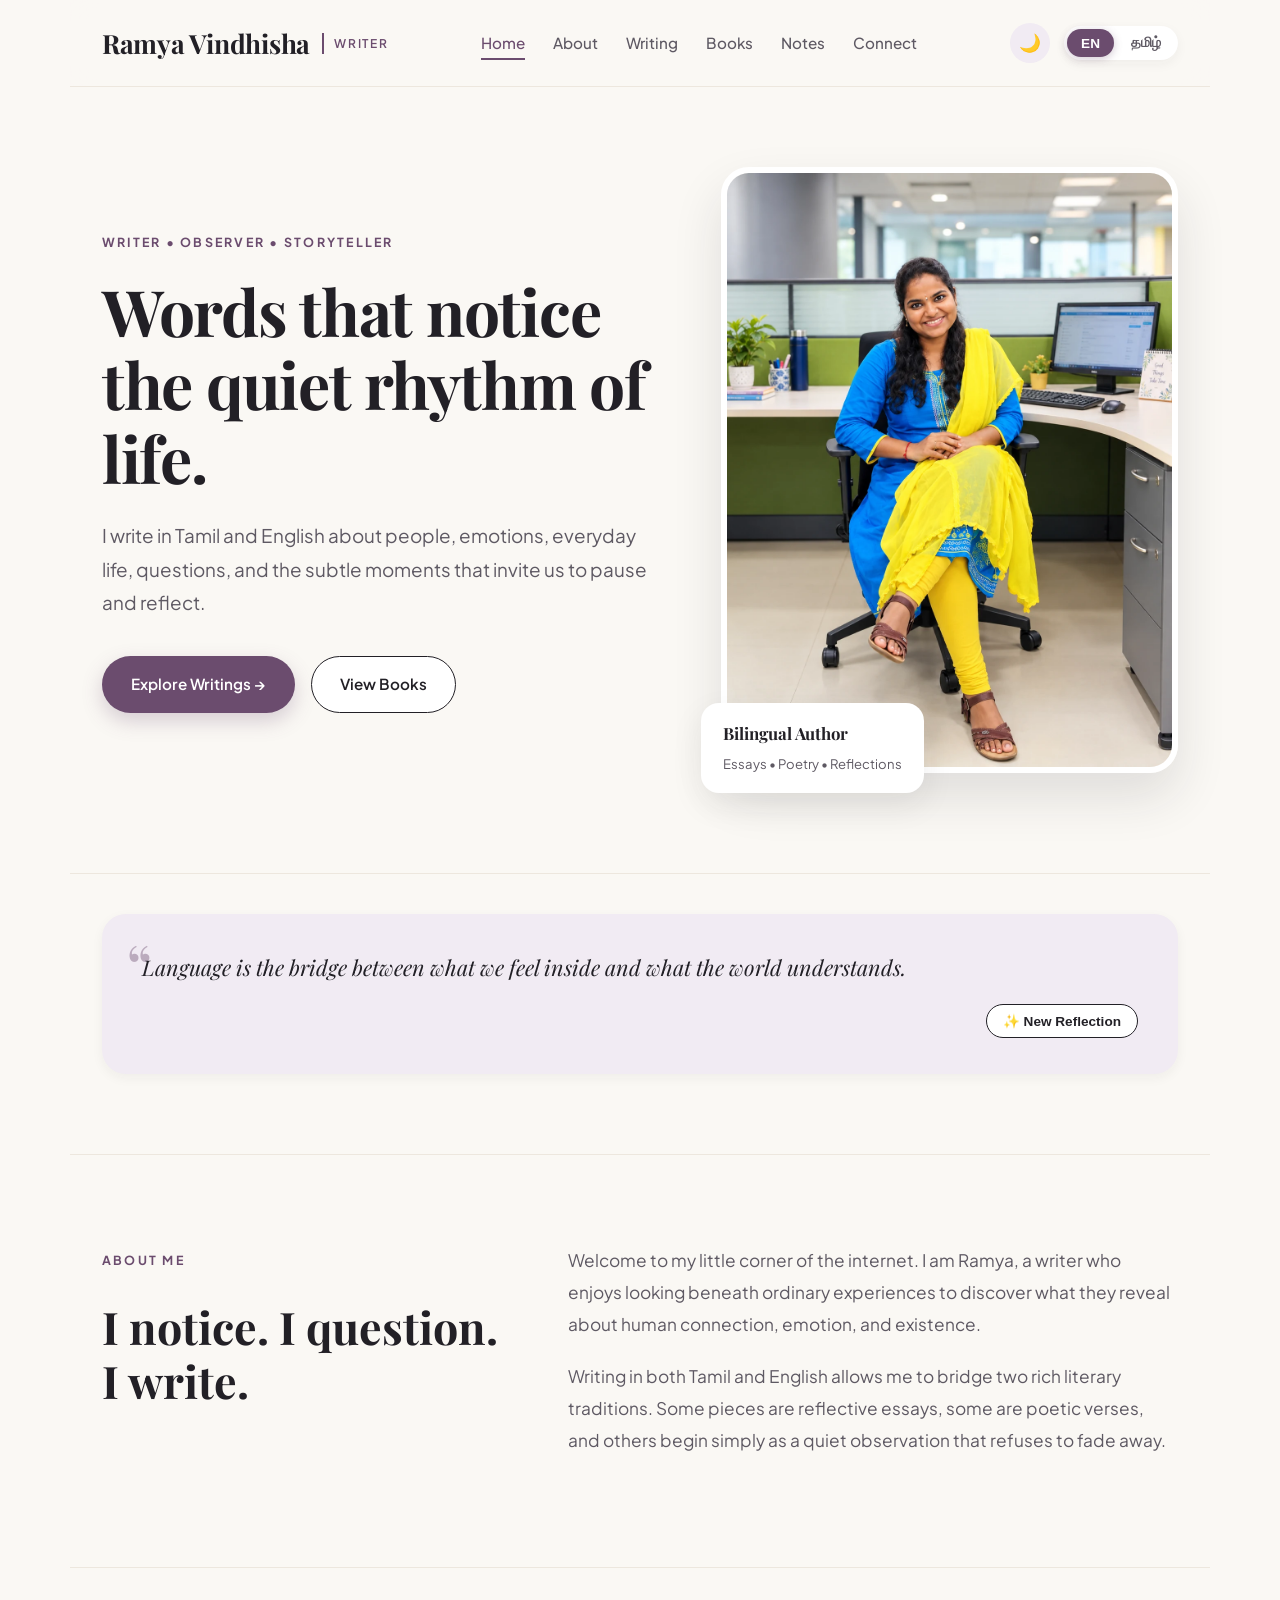
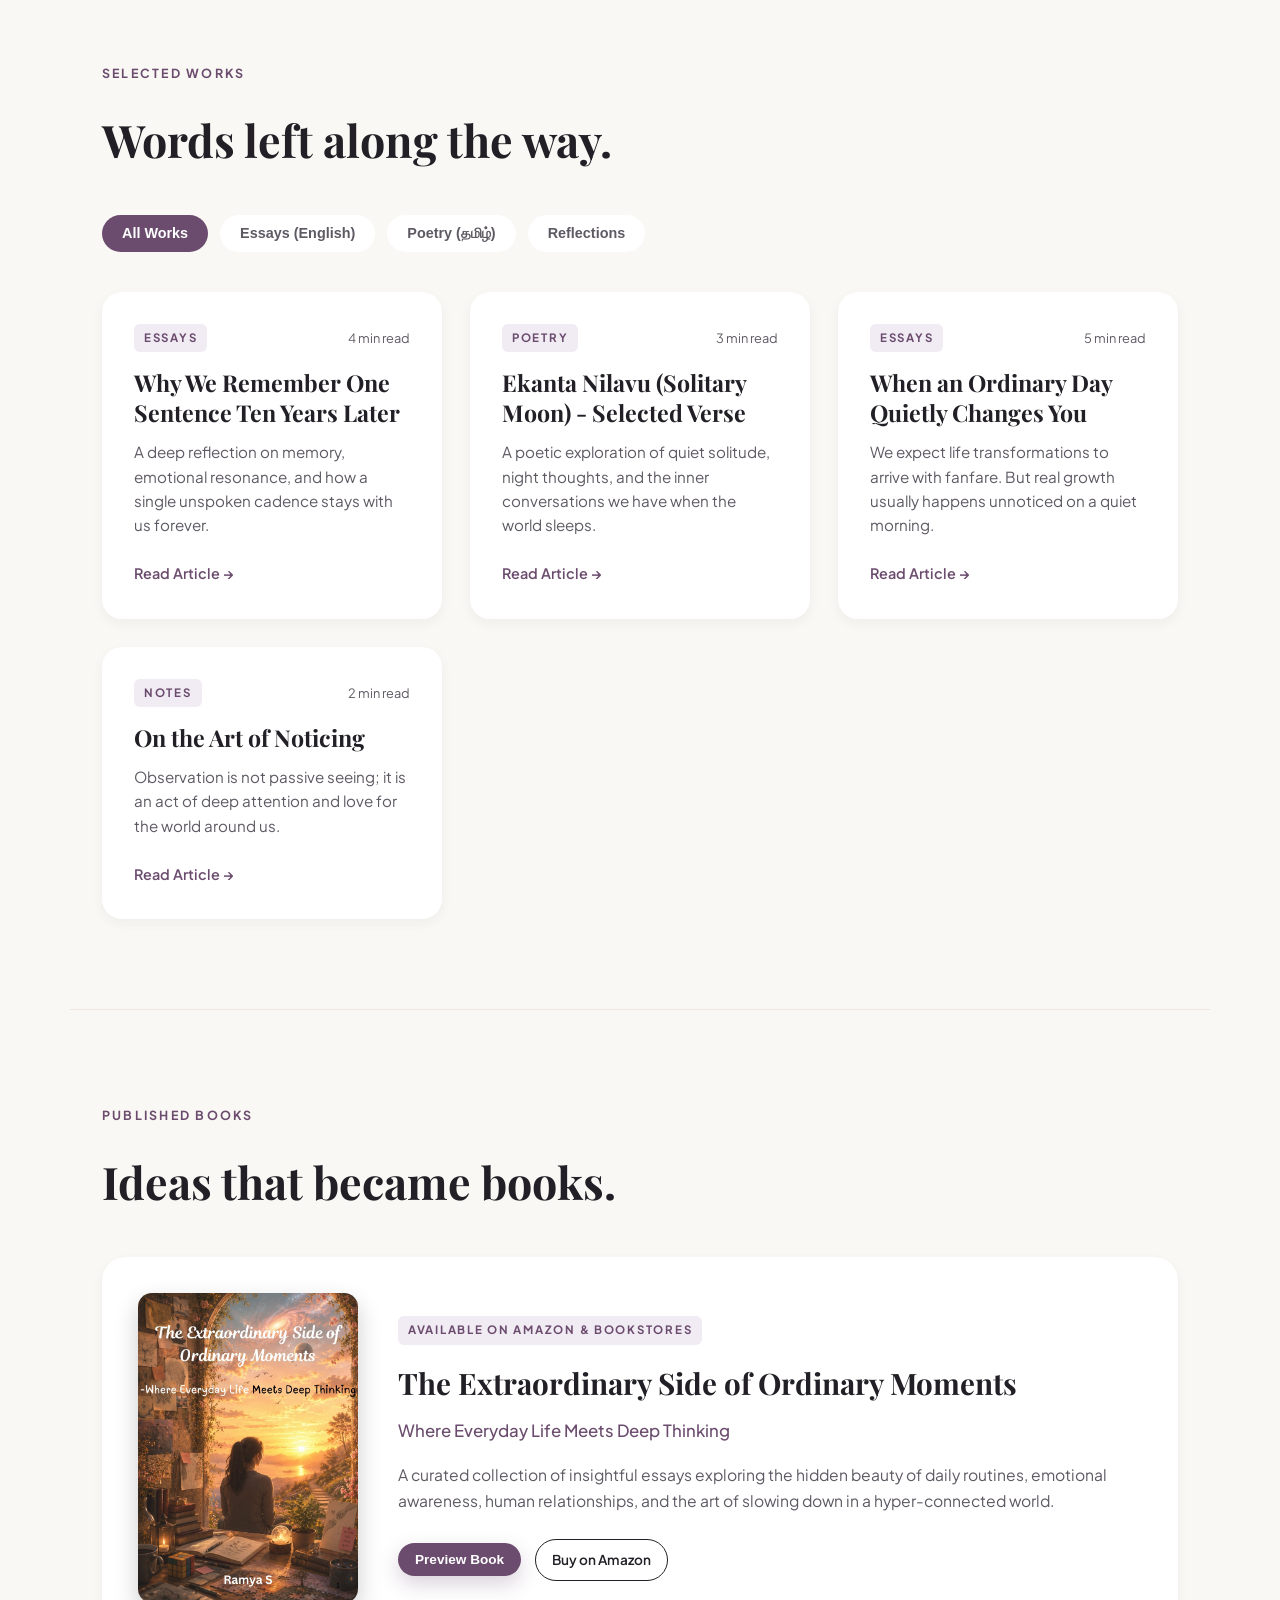
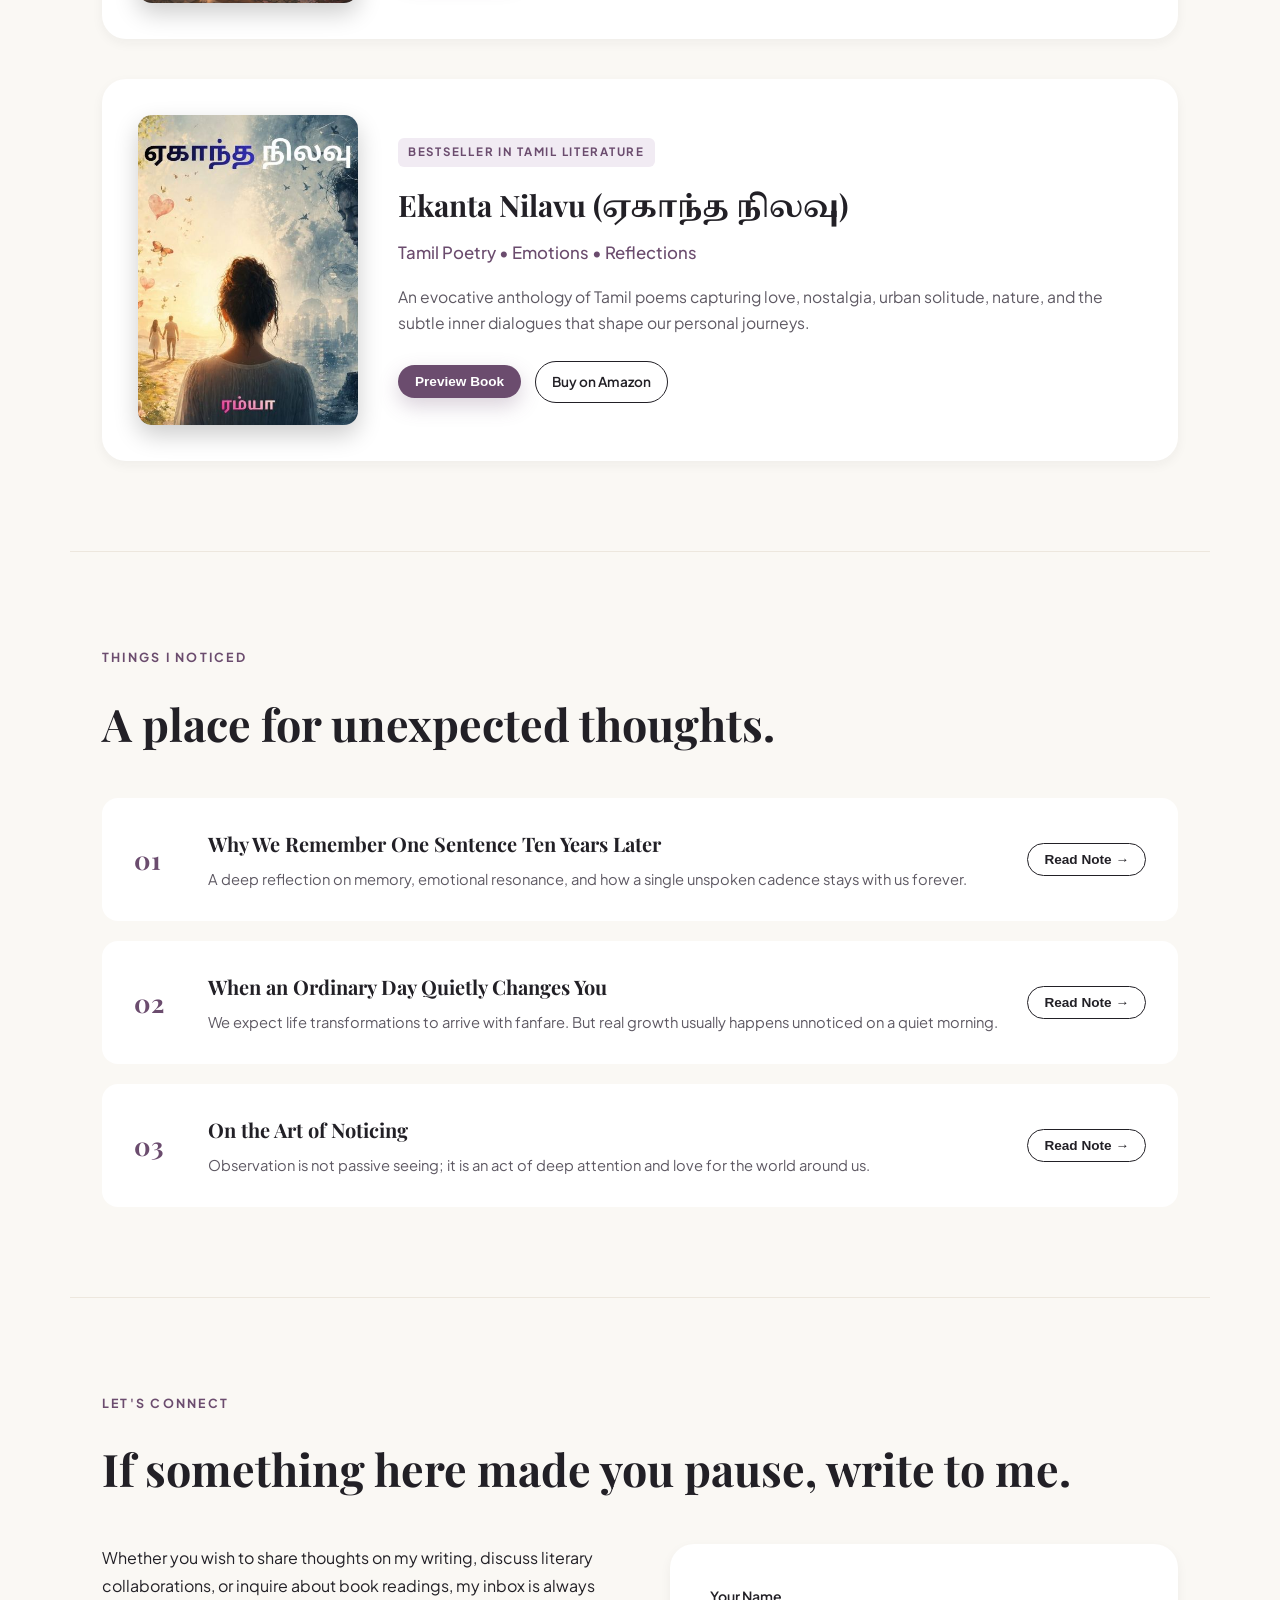
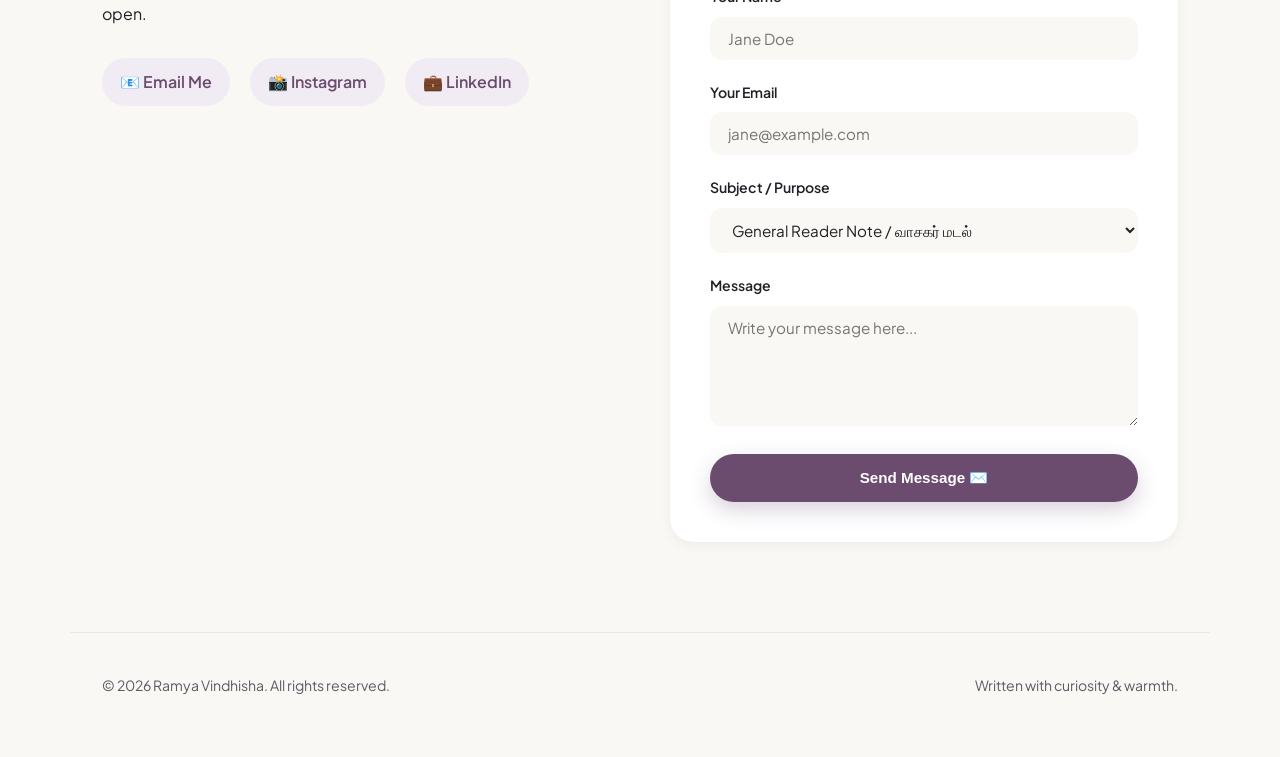
==== commit 5feb0e36: "Add animated book preloader and Netlify CMS author admin portal" ====
--- a/index.html
+++ b/index.html
@@ -26,11 +26,28 @@
     <meta property="twitter:description" content="Exploring life, emotions, and quiet thoughts in Tamil and English.">
     <meta property="twitter:image" content="assets/images/ramya-office-portrait.webp">
 
+    <!-- Favicon & Icons -->
+    <link rel="icon" type="image/svg+xml" href="data:image/svg+xml,<svg xmlns='http://www.w3.org/2000/svg' viewBox='0 0 24 24' fill='%236b4c6e'><path d='M12 3v17a7.5 7.5 0 0 1 6 3c1.1 0 2-.9 2-2V5c0-1.1-.9-2-2-2H12zm0 0a7.5 7.5 0 0 0-6 3H4c-1.1 0-2 .9-2 2v14c0 1.1.9 2 2 2a7.5 7.5 0 0 1 6-3V3z'/></svg>">
+
+    <!-- Netlify Identity Widget for Author CMS Login -->
+    <script src="https://identity.netlify.com/v1/netlify-identity-widget.js"></script>
+
     <!-- Stylesheets -->
     <link rel="stylesheet" href="assets/css/style.css">
 </head>
 
 <body>
+    <!-- Animated Book Page Preloader -->
+    <div class="preloader-overlay" id="pagePreloader">
+        <div class="book-loader-wrapper">
+            <div class="book-loader-spine"></div>
+            <div class="book-loader-page"></div>
+            <div class="book-loader-page"></div>
+            <div class="book-loader-page"></div>
+        </div>
+        <div class="preloader-title">Ramya Vindhisha</div>
+        <div class="preloader-sub" data-en="Opening pages..." data-ta="பக்கங்கள் திறக்கின்றன...">Opening pages...</div>
+    </div>
     <!-- Site Header -->
     <header class="site-header">
         <div class="logo-group">
@@ -262,6 +279,17 @@
     <!-- Scripts -->
     <script src="assets/js/content-data.js"></script>
     <script src="assets/js/main.js"></script>
+    <script>
+      if (window.netlifyIdentity) {
+        window.netlifyIdentity.on("init", user => {
+          if (!user) {
+            window.netlifyIdentity.on("login", () => {
+              document.location.href = "/admin/";
+            });
+          }
+        });
+      }
+    </script>
 </body>
 
 </html>
--- a/assets/css/style.css
+++ b/assets/css/style.css
@@ -904,3 +904,81 @@
         padding: 24px;
     }
 }
+
+/* Animated Book Preloader */
+.preloader-overlay {
+    position: fixed;
+    top: 0;
+    left: 0;
+    width: 100vw;
+    height: 100vh;
+    background: var(--bg-paper);
+    display: flex;
+    flex-direction: column;
+    align-items: center;
+    justify-content: center;
+    z-index: 9999;
+    transition: opacity 0.5s ease;
+}
+
+.book-loader-wrapper {
+    position: relative;
+    width: 80px;
+    height: 60px;
+    margin-bottom: 24px;
+    perspective: 300px;
+}
+
+.book-loader-spine {
+    position: absolute;
+    left: 50%;
+    top: 0;
+    width: 4px;
+    height: 60px;
+    background: var(--accent);
+    transform: translateX(-50%);
+    border-radius: 2px;
+}
+
+.book-loader-page {
+    position: absolute;
+    left: 50%;
+    top: 2px;
+    width: 36px;
+    height: 56px;
+    background: var(--card-bg);
+    border: 1px solid var(--accent);
+    border-radius: 0 4px 4px 0;
+    transform-origin: left center;
+    animation: flipPage 1.6s infinite ease-in-out;
+}
+
+.book-loader-page:nth-child(2) {
+    animation-delay: 0.3s;
+}
+
+.book-loader-page:nth-child(3) {
+    animation-delay: 0.6s;
+}
+
+@keyframes flipPage {
+    0% { transform: rotateY(0deg); opacity: 1; }
+    50% { transform: rotateY(-180deg); opacity: 0.8; }
+    100% { transform: rotateY(-180deg); opacity: 0; }
+}
+
+.preloader-title {
+    font-family: var(--font-heading);
+    font-size: 1.45rem;
+    color: var(--text-primary);
+    margin-bottom: 6px;
+}
+
+.preloader-sub {
+    font-size: 0.85rem;
+    color: var(--accent);
+    letter-spacing: 0.15em;
+    text-transform: uppercase;
+    font-weight: 600;
+}
+
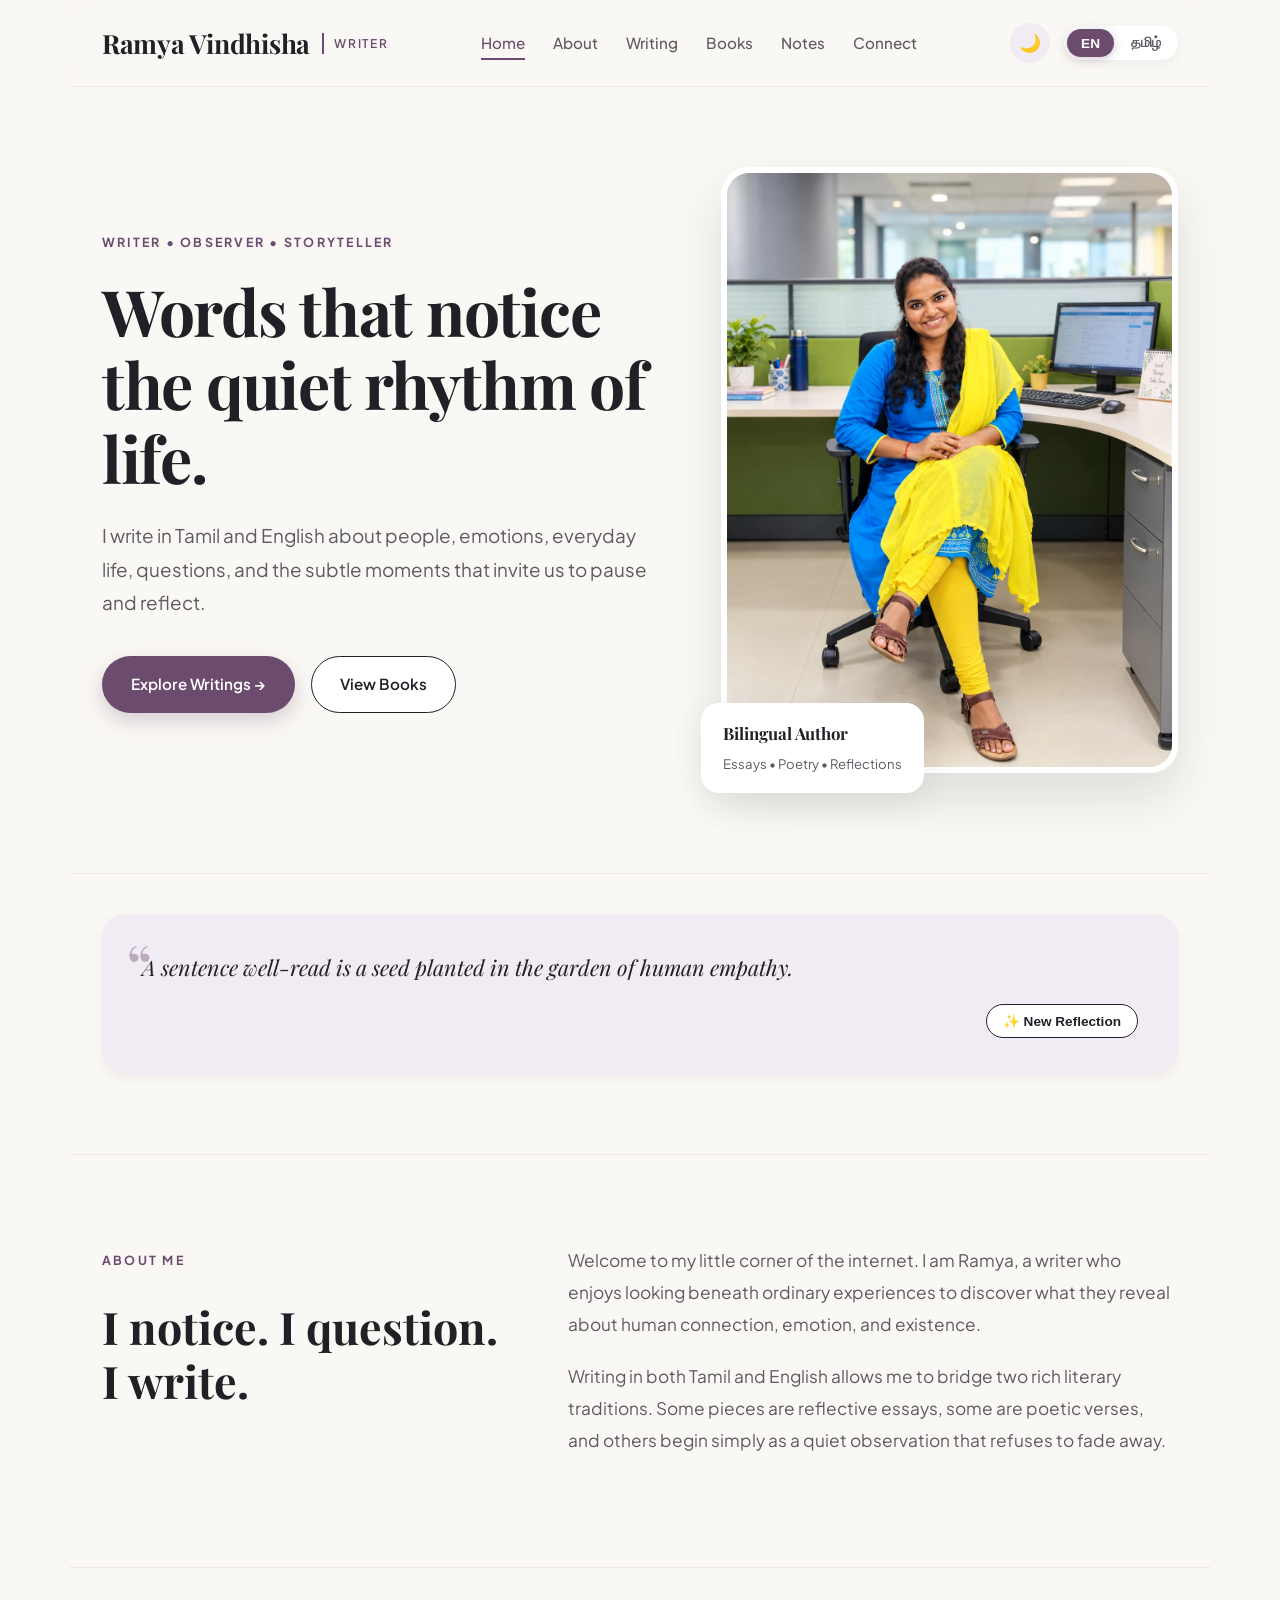
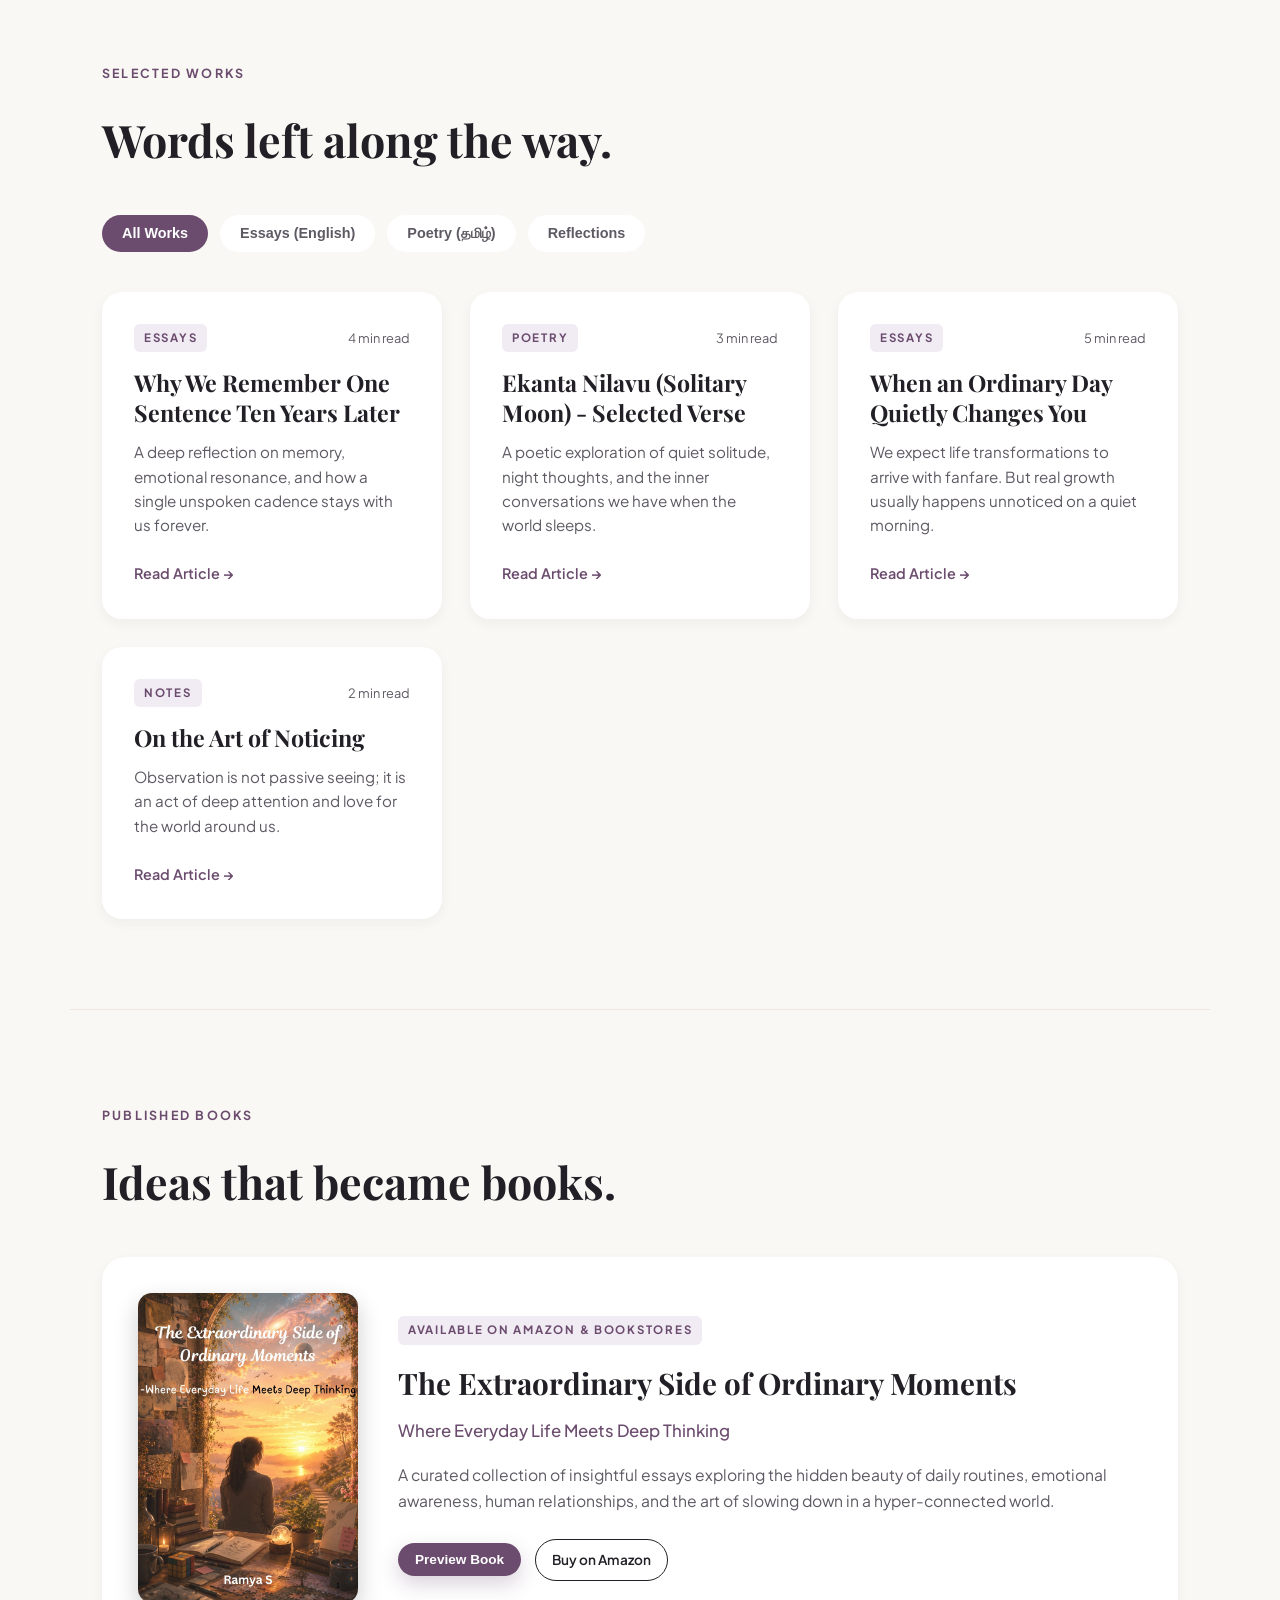
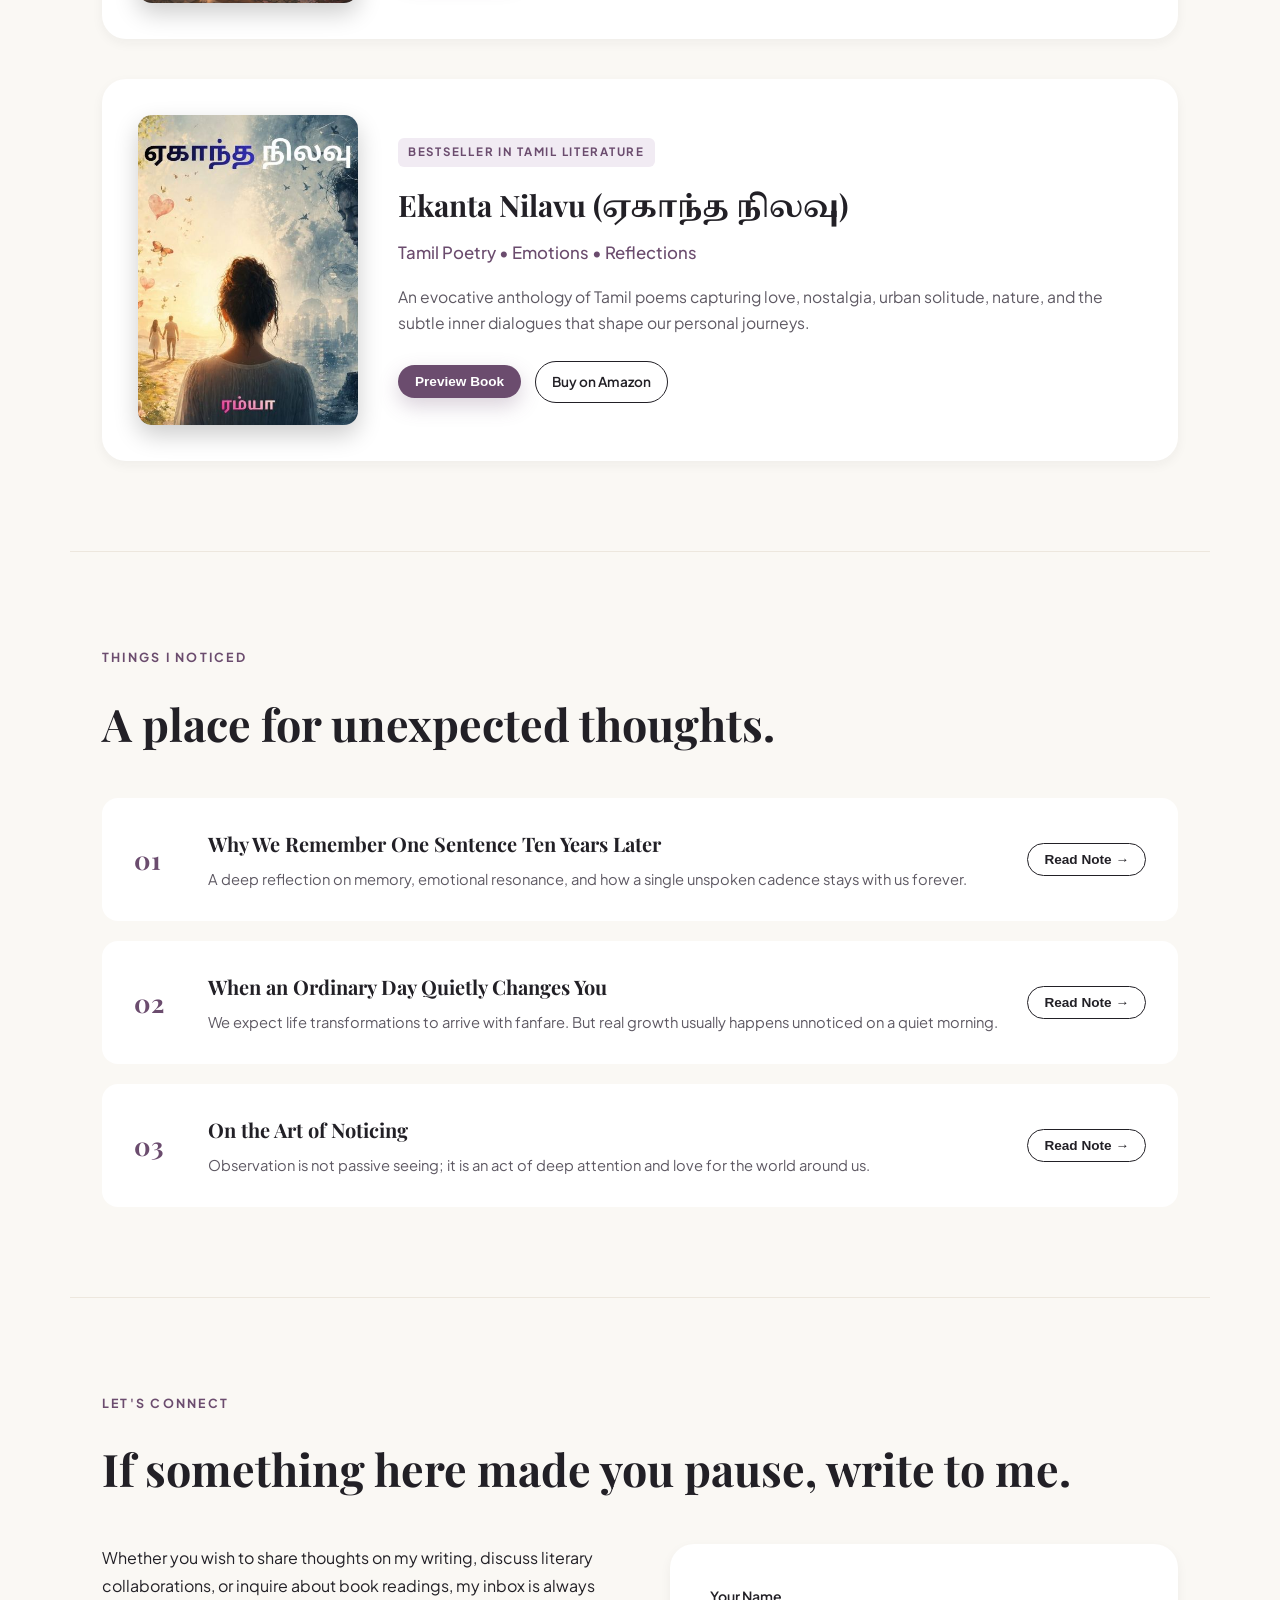
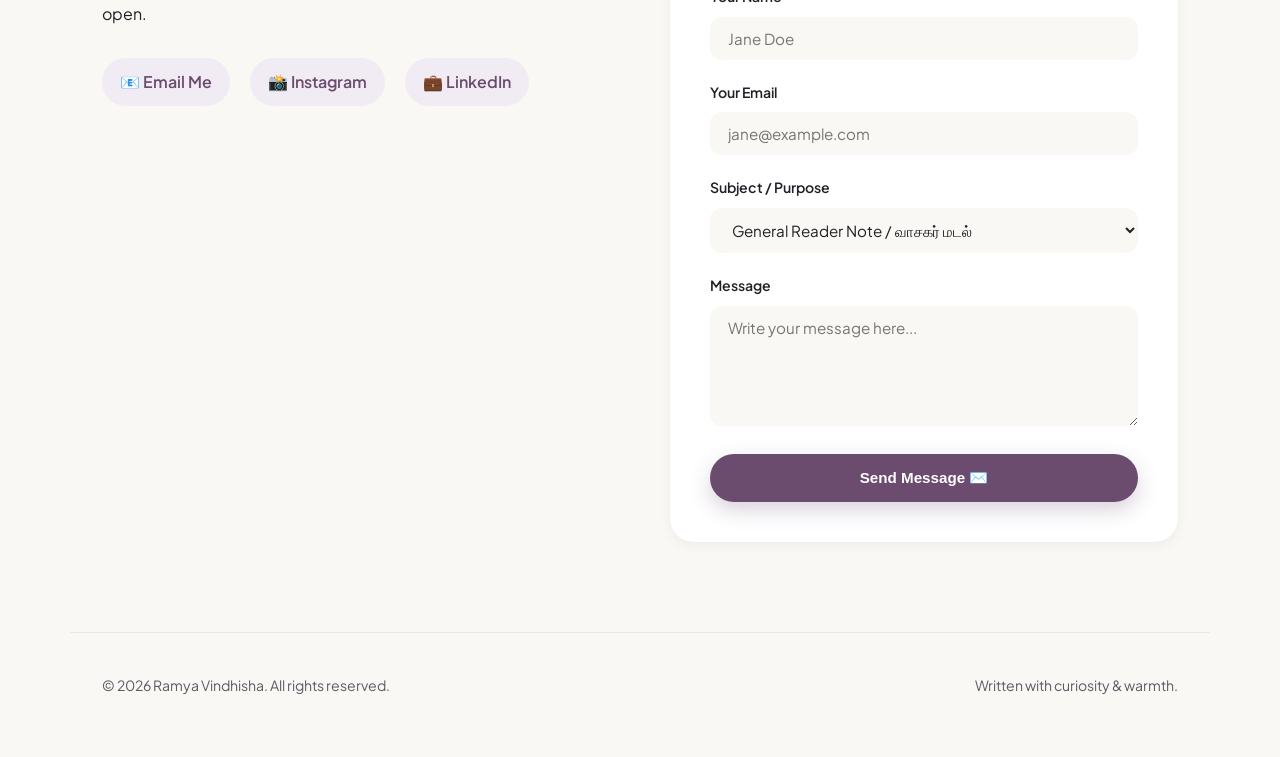
==== commit 845fe14f: "Fix critical inline preloader CSS and update CMS config" ====
--- a/index.html
+++ b/index.html
@@ -31,6 +31,74 @@
 
     <!-- Netlify Identity Widget for Author CMS Login -->
     <script src="https://identity.netlify.com/v1/netlify-identity-widget.js"></script>
+
+    <!-- Inline Critical Preloader Styles (Prevents FOUC Text Flash) -->
+    <style id="preloader-critical-css">
+        .preloader-overlay {
+            position: fixed;
+            top: 0;
+            left: 0;
+            width: 100vw;
+            height: 100vh;
+            background: #faf8f4;
+            display: flex;
+            flex-direction: column;
+            align-items: center;
+            justify-content: center;
+            z-index: 99999;
+            transition: opacity 0.4s ease;
+            font-family: system-ui, -apple-system, sans-serif;
+        }
+        .book-loader-wrapper {
+            position: relative;
+            width: 60px;
+            height: 45px;
+            margin-bottom: 20px;
+            perspective: 300px;
+        }
+        .book-loader-spine {
+            position: absolute;
+            left: 50%;
+            top: 0;
+            width: 4px;
+            height: 45px;
+            background: #6b4c6e;
+            transform: translateX(-50%);
+            border-radius: 2px;
+        }
+        .book-loader-page {
+            position: absolute;
+            left: 50%;
+            top: 2px;
+            width: 28px;
+            height: 41px;
+            background: #ffffff;
+            border: 1.5px solid #6b4c6e;
+            border-radius: 0 4px 4px 0;
+            transform-origin: left center;
+            animation: flipPage 1.4s infinite ease-in-out;
+        }
+        .book-loader-page:nth-child(2) { animation-delay: 0.25s; }
+        .book-loader-page:nth-child(3) { animation-delay: 0.5s; }
+        @keyframes flipPage {
+            0% { transform: rotateY(0deg); opacity: 1; }
+            50% { transform: rotateY(-180deg); opacity: 0.8; }
+            100% { transform: rotateY(-180deg); opacity: 0; }
+        }
+        .preloader-title {
+            font-family: 'Playfair Display', Georgia, serif;
+            font-size: 1.35rem;
+            color: #222026;
+            margin-bottom: 4px;
+        }
+        .preloader-sub {
+            font-size: 0.78rem;
+            color: #6b4c6e;
+            letter-spacing: 0.15em;
+            text-transform: uppercase;
+            font-weight: 600;
+        }
+    </style>
 
     <!-- Stylesheets -->
     <link rel="stylesheet" href="assets/css/style.css">
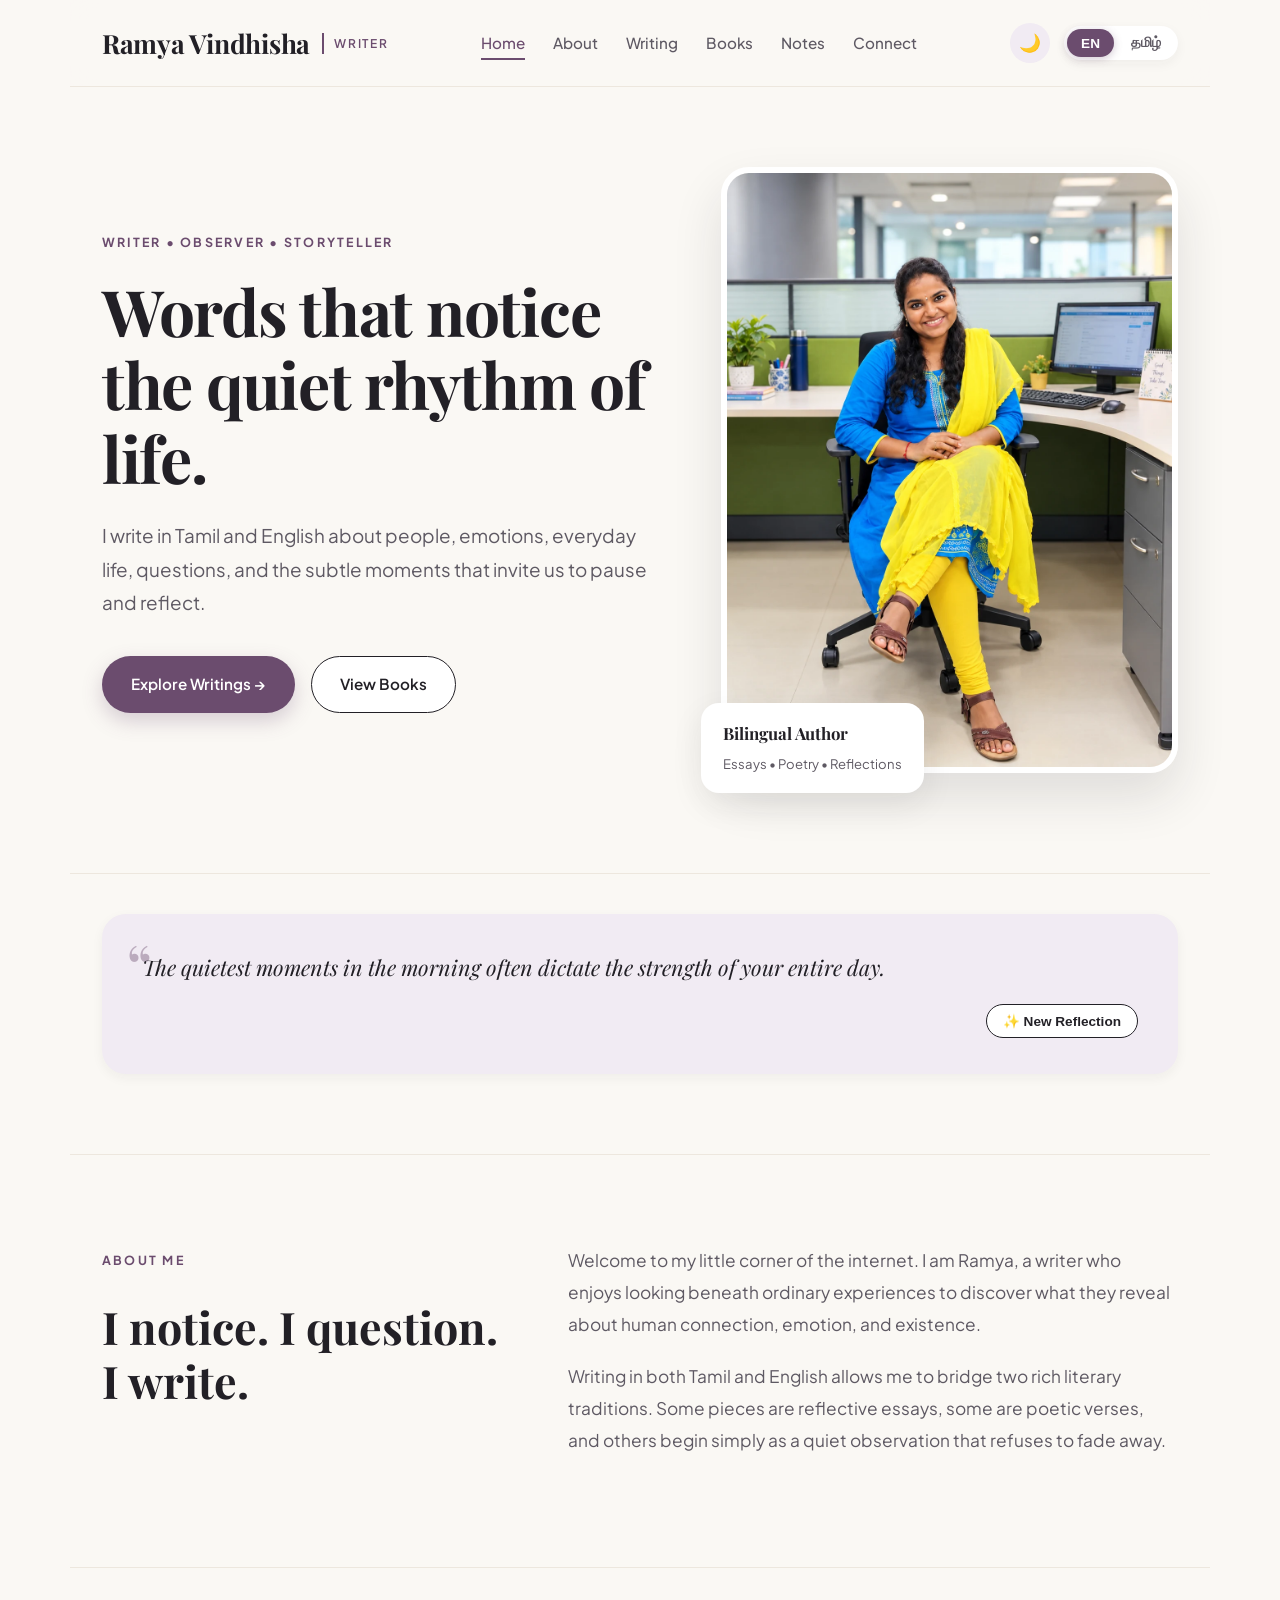
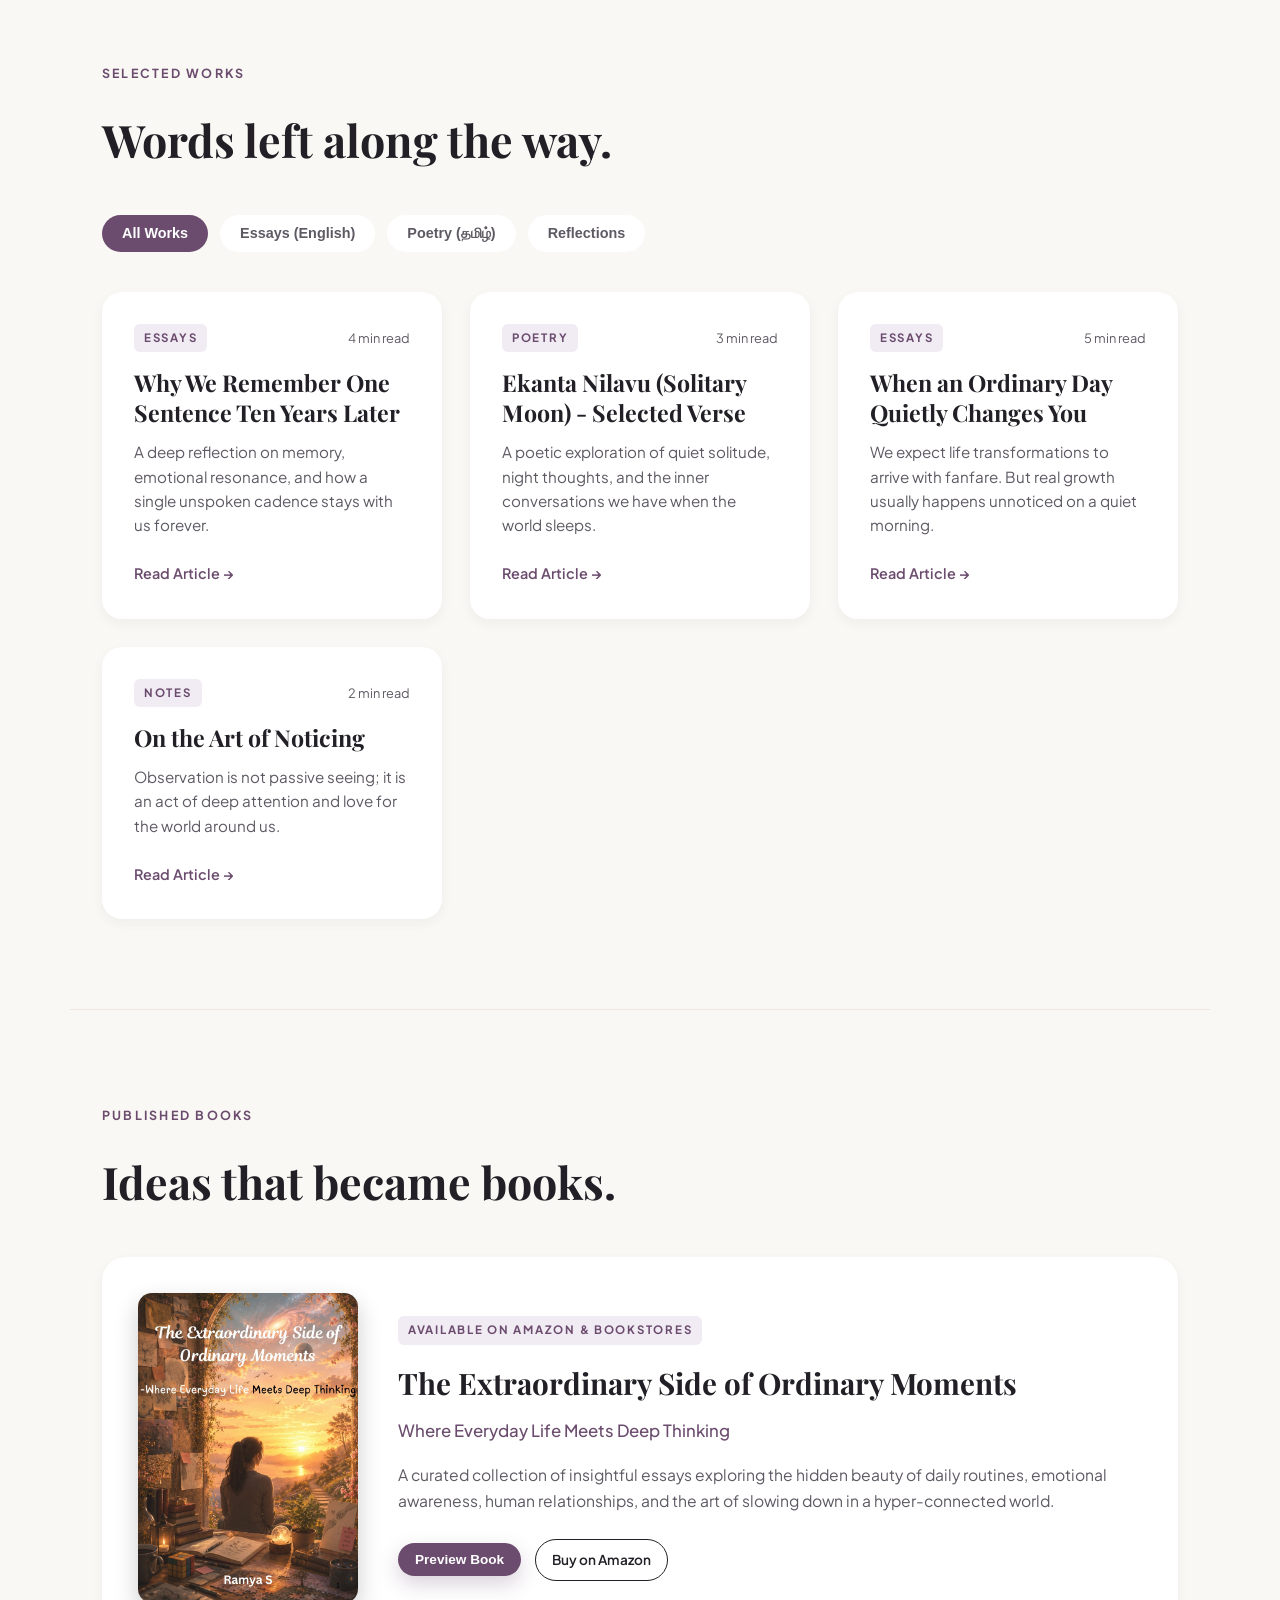
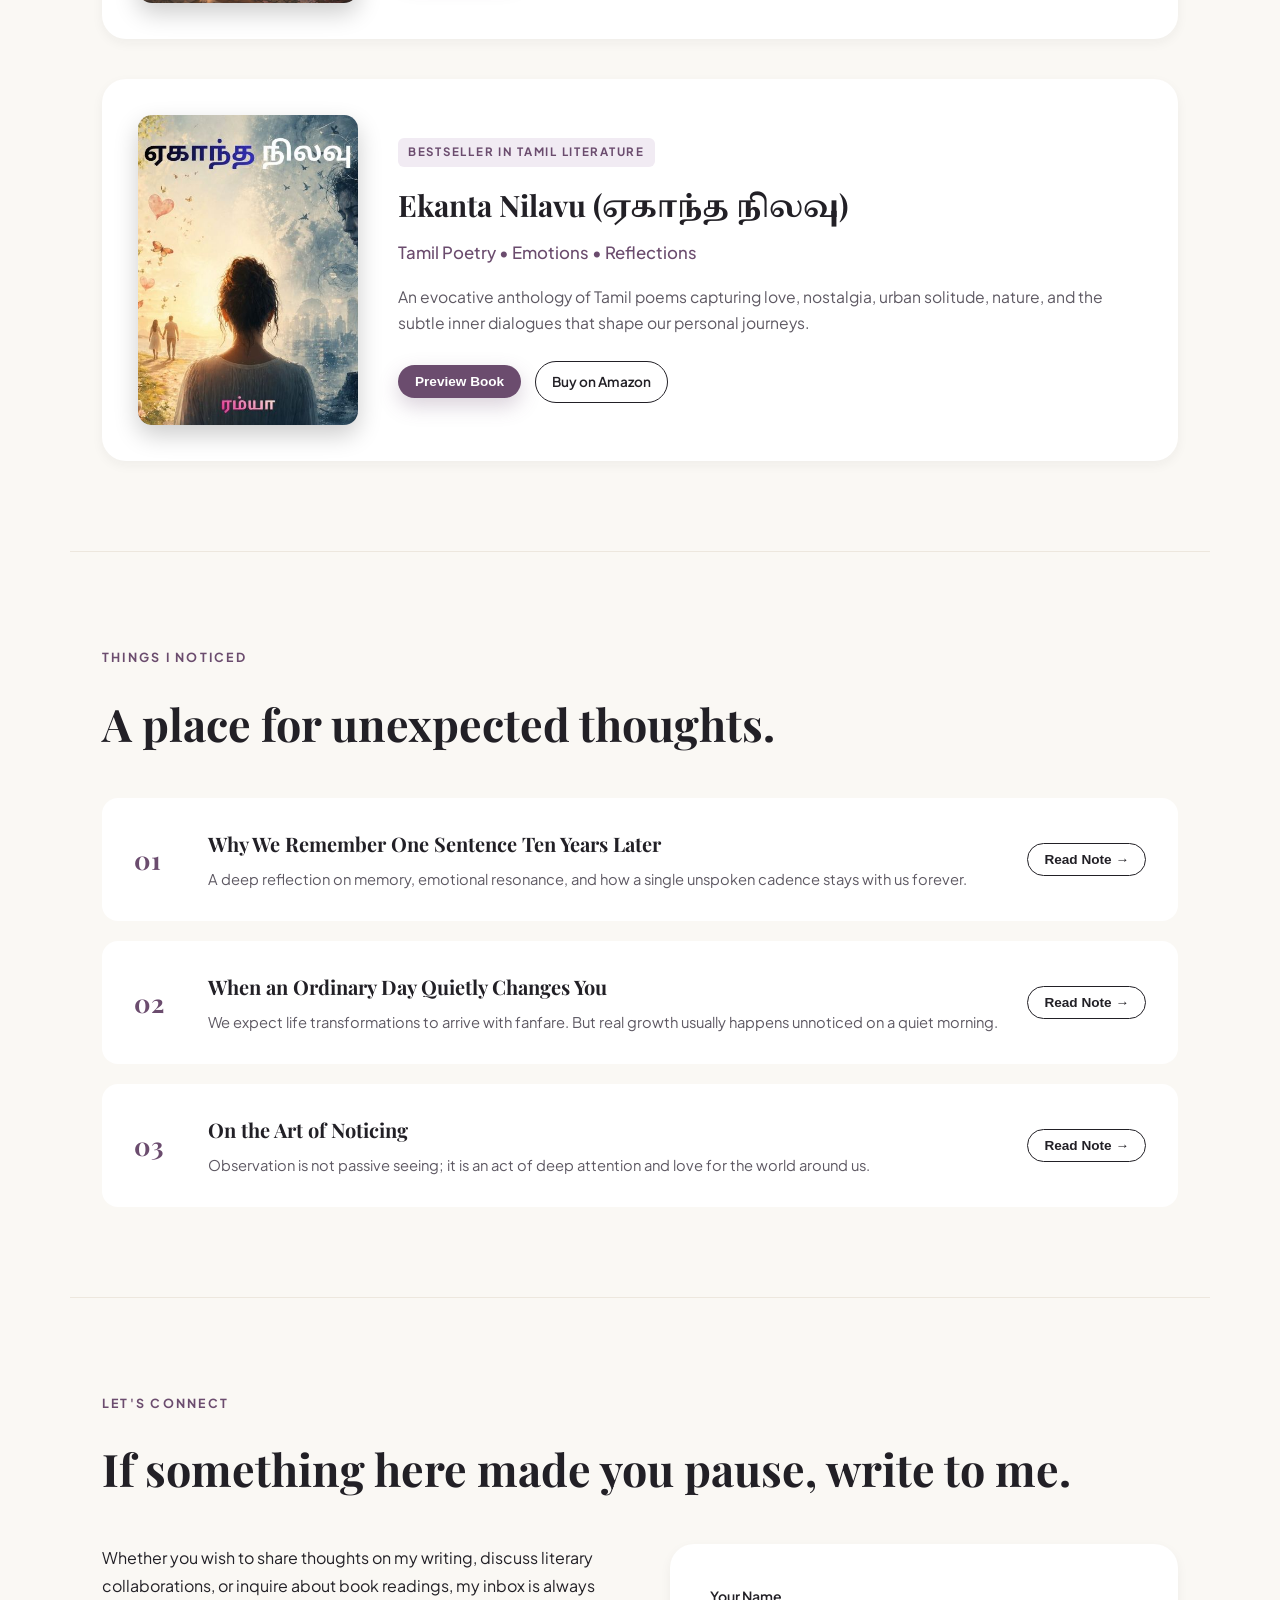
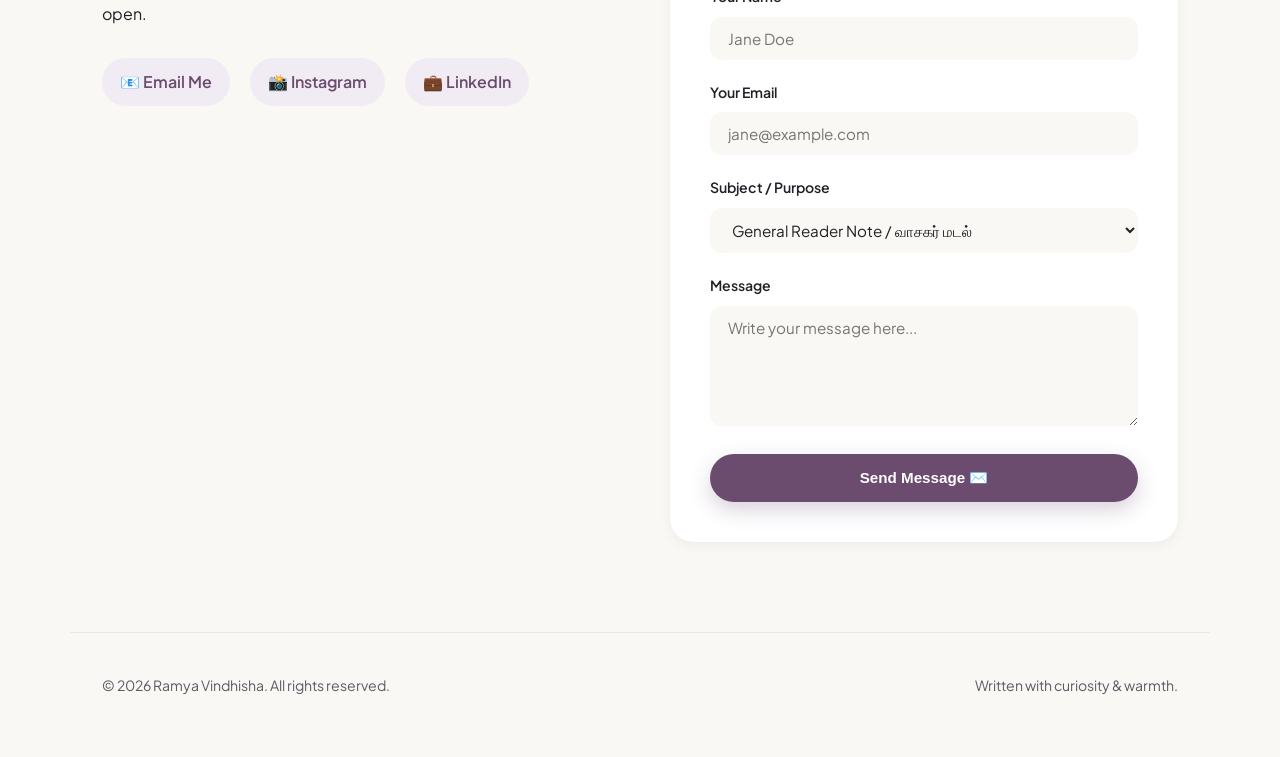
==== commit b39f91ad: "Enable Netlify Forms data collection for contact form" ====
--- a/index.html
+++ b/index.html
@@ -276,21 +276,24 @@
                     </div>
                 </div>
 
-                <!-- Interactive Contact Form -->
-                <form class="contact-form" id="contactForm">
+                <!-- Interactive Netlify Contact Form -->
+                <form class="contact-form" id="contactForm" name="contact" method="POST" data-netlify="true" data-netlify-honeypot="bot-field">
+                    <input type="hidden" name="form-name" value="contact" />
+                    <p style="display:none"><label>Don't fill this out if you're human: <input name="bot-field" /></label></p>
+
                     <div class="form-group">
                         <label for="contactName" data-en="Your Name" data-ta="உங்கள் பெயர்">Your Name</label>
-                        <input type="text" id="contactName" class="form-control" placeholder="Jane Doe" required>
+                        <input type="text" id="contactName" name="name" class="form-control" placeholder="Jane Doe" required>
                     </div>
 
                     <div class="form-group">
                         <label for="contactEmail" data-en="Your Email" data-ta="உங்கள் மின்னஞ்சல்">Your Email</label>
-                        <input type="email" id="contactEmail" class="form-control" placeholder="jane@example.com" required>
+                        <input type="email" id="contactEmail" name="email" class="form-control" placeholder="jane@example.com" required>
                     </div>
 
                     <div class="form-group">
                         <label for="contactSubject" data-en="Subject / Purpose" data-ta="தலைப்பு / நோக்கம்">Subject / Purpose</label>
-                        <select id="contactSubject" class="form-control">
+                        <select id="contactSubject" name="subject" class="form-control">
                             <option value="General Hello">General Reader Note / வாசகர் மடல்</option>
                             <option value="Book Inquiry">Book Inquiry / புத்தக விசாரணை</option>
                             <option value="Literary Collaboration">Literary Collaboration / இலக்கிய கூட்டணி</option>
@@ -299,7 +302,7 @@
 
                     <div class="form-group">
                         <label for="contactMessage" data-en="Message" data-ta="செய்தி">Message</label>
-                        <textarea id="contactMessage" class="form-control" placeholder="Write your message here..." required></textarea>
+                        <textarea id="contactMessage" name="message" class="form-control" placeholder="Write your message here..." required></textarea>
                     </div>
 
                     <button type="submit" class="btn btn-primary" style="width: 100%;" data-en="Send Message ✉️" data-ta="செய்தி அனுப்பு ✉️">Send Message ✉️</button>
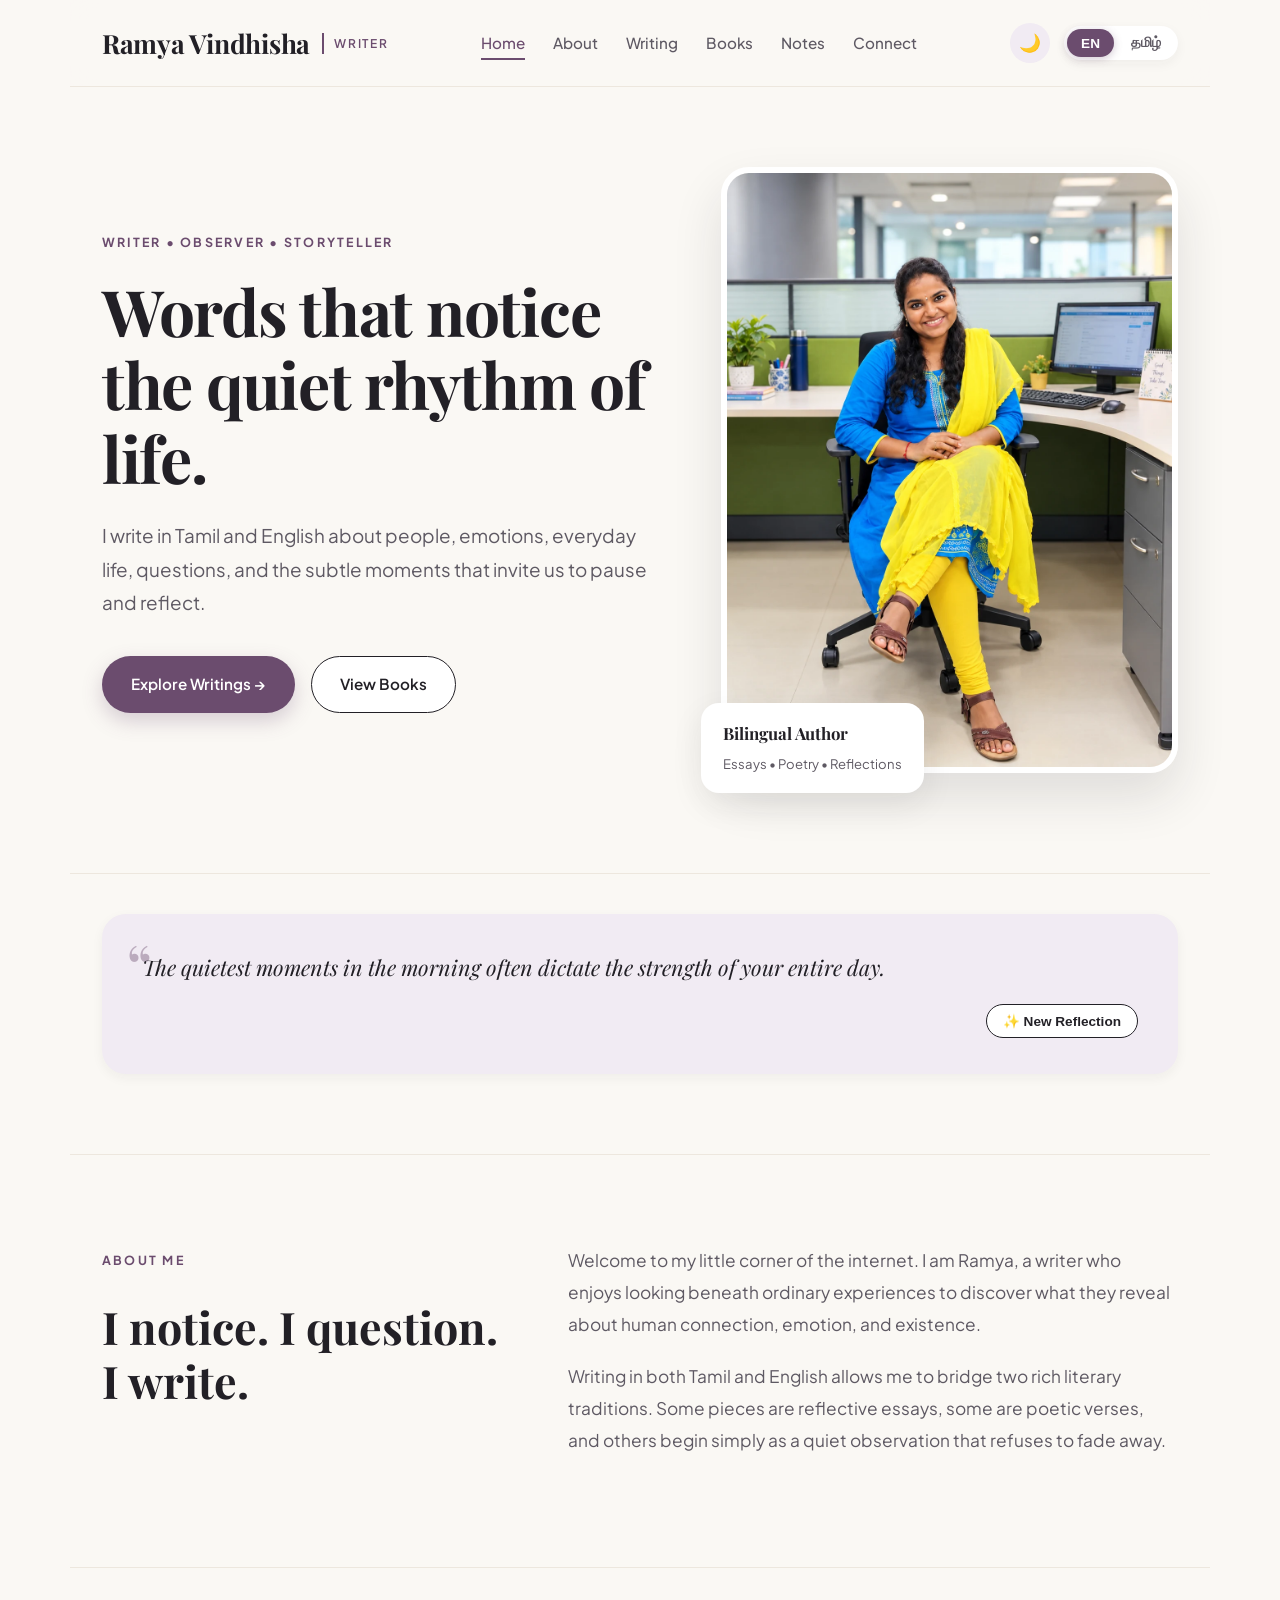
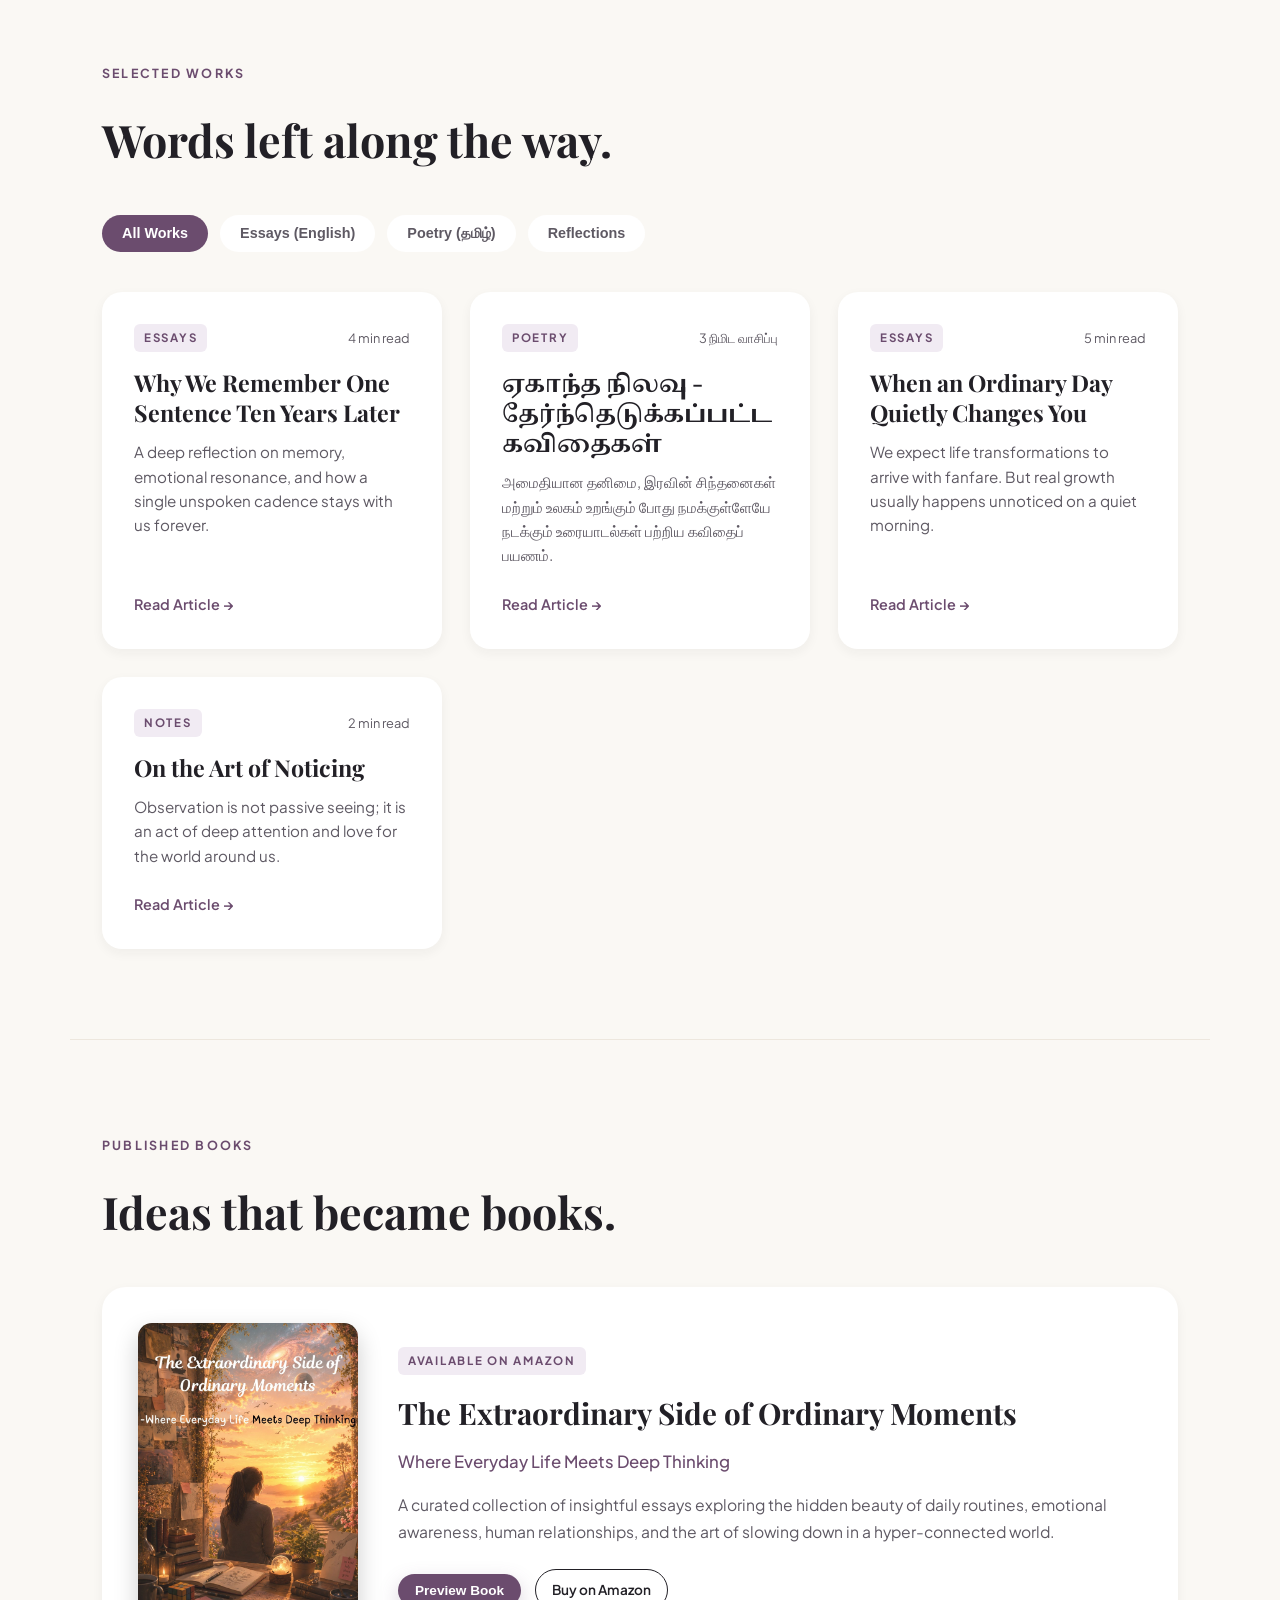
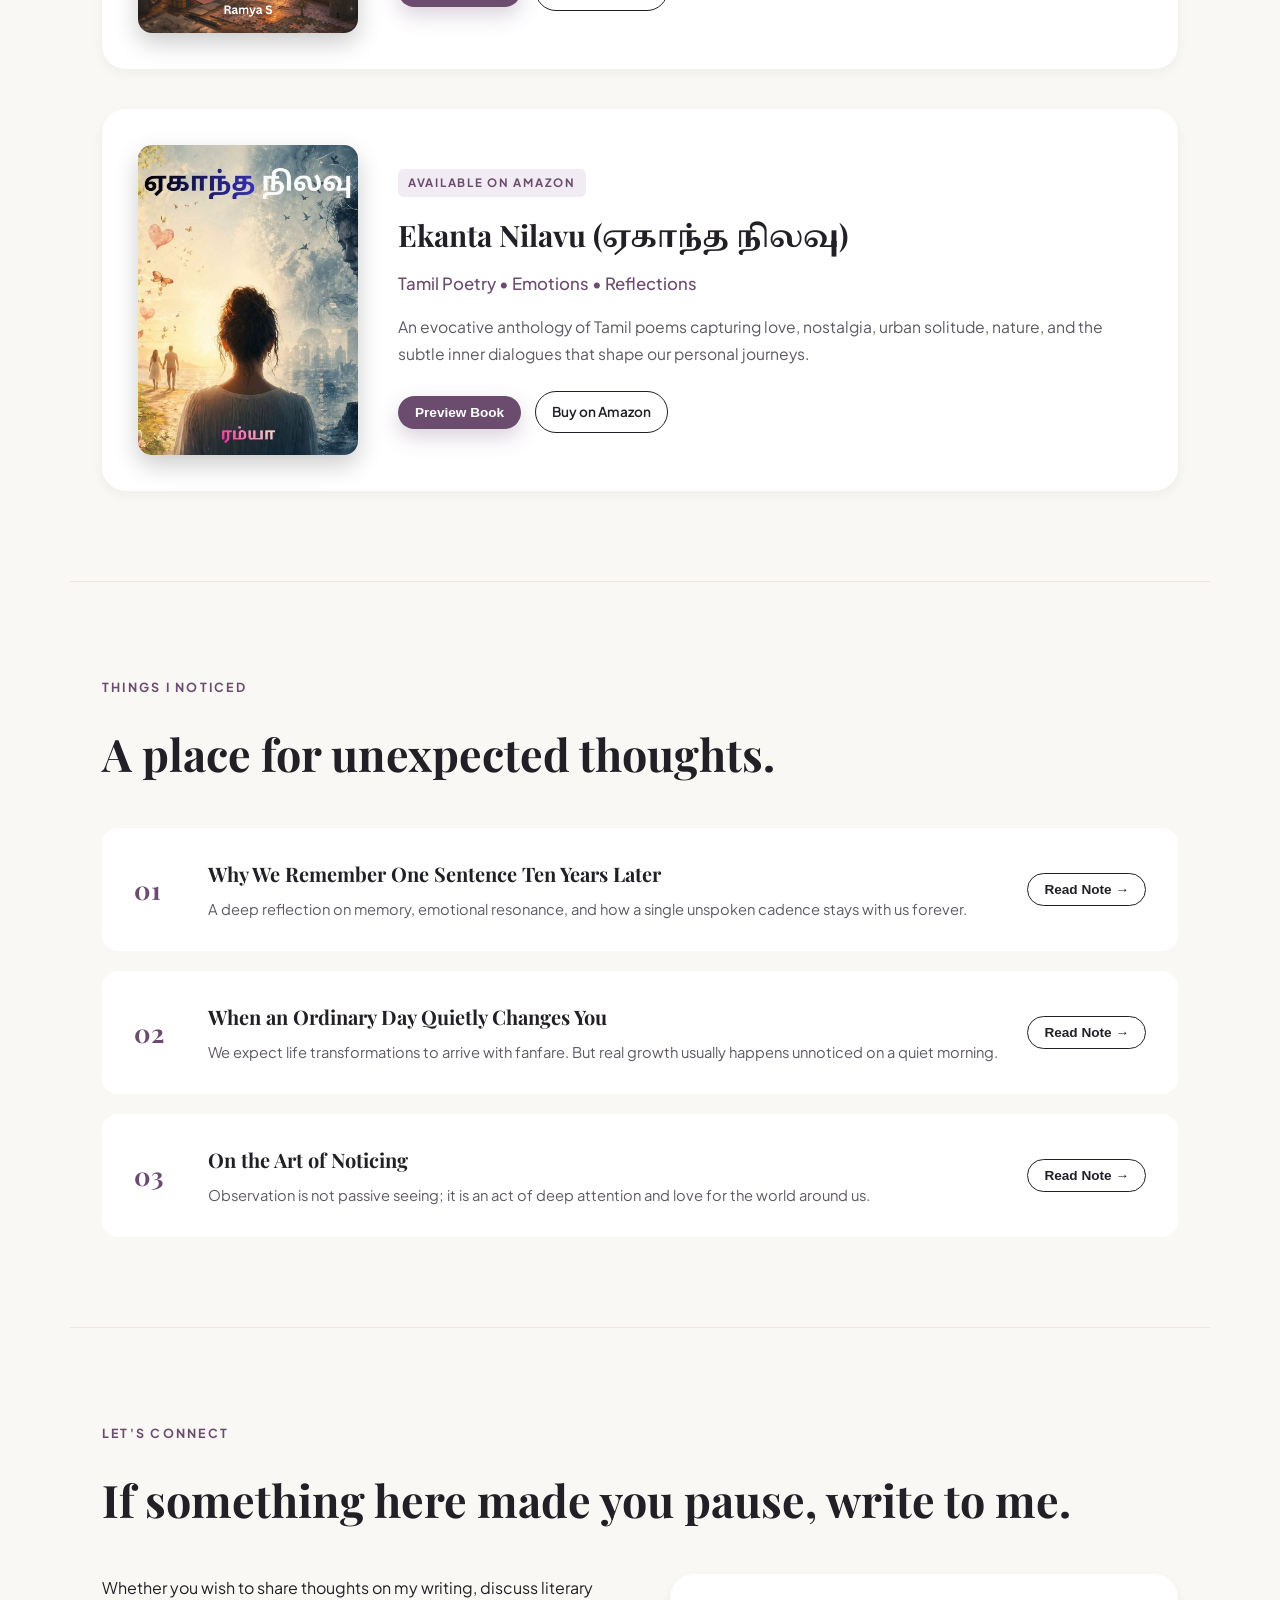
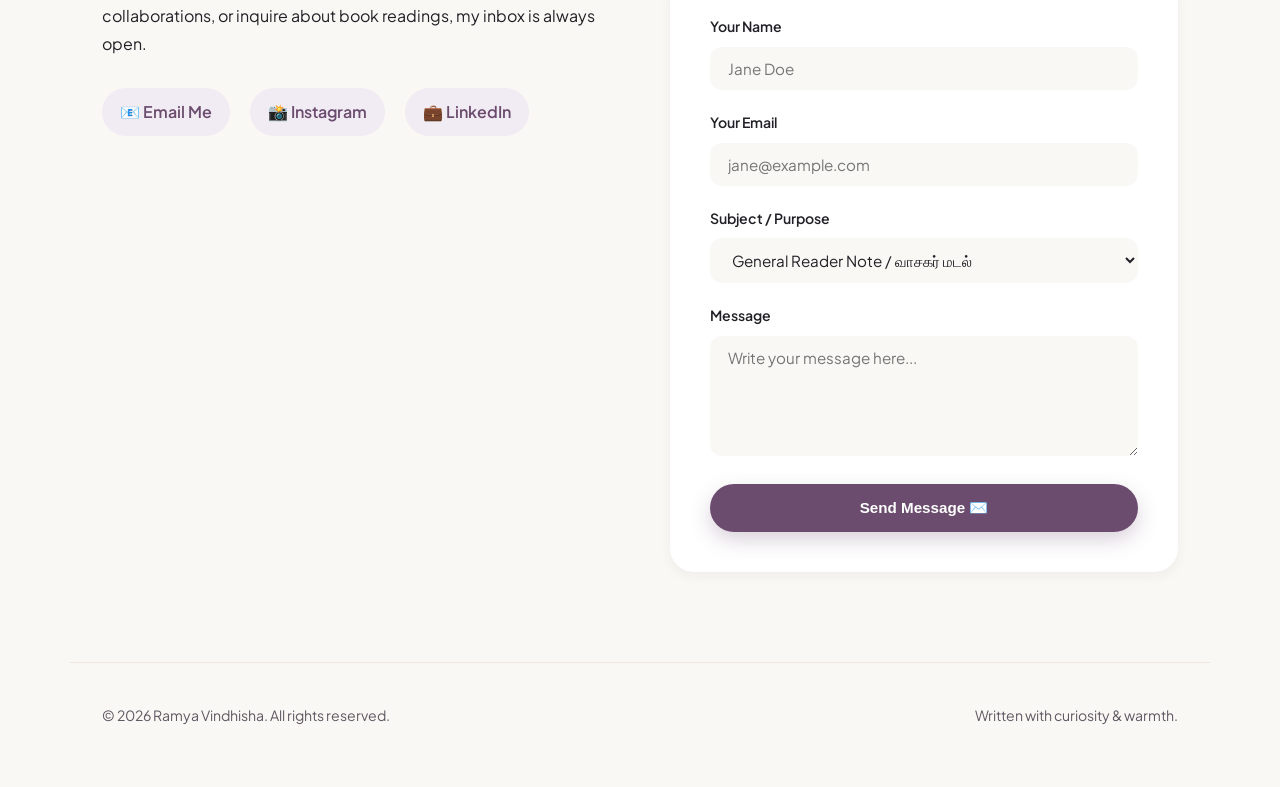
==== commit 5465610b: "Decouple content store, update social/Amazon links, and redesign CMS schema for Medium-style author " ====
--- a/index.html
+++ b/index.html
@@ -270,9 +270,9 @@
                     </p>
 
                     <div class="social-links">
-                        <a href="mailto:contact@ramyavindhisha.com" class="social-link" title="Email Ramya">📧 Email Me</a>
-                        <a href="https://instagram.com" target="_blank" rel="noopener" class="social-link" title="Instagram">📸 Instagram</a>
-                        <a href="https://linkedin.com" target="_blank" rel="noopener" class="social-link" title="LinkedIn">💼 LinkedIn</a>
+                        <a href="mailto:ramyavindhisha@gmail.com" class="social-link" title="Email Ramya">📧 Email Me</a>
+                        <a href="https://www.instagram.com/crazy_third_decade/" target="_blank" rel="noopener" class="social-link" title="Instagram (@crazy_third_decade)">📸 Instagram</a>
+                        <a href="https://www.linkedin.com/in/ramya-sankarasubramanian" target="_blank" rel="noopener" class="social-link" title="LinkedIn (Ramya Sankarasubramanian)">💼 LinkedIn</a>
                     </div>
                 </div>
 
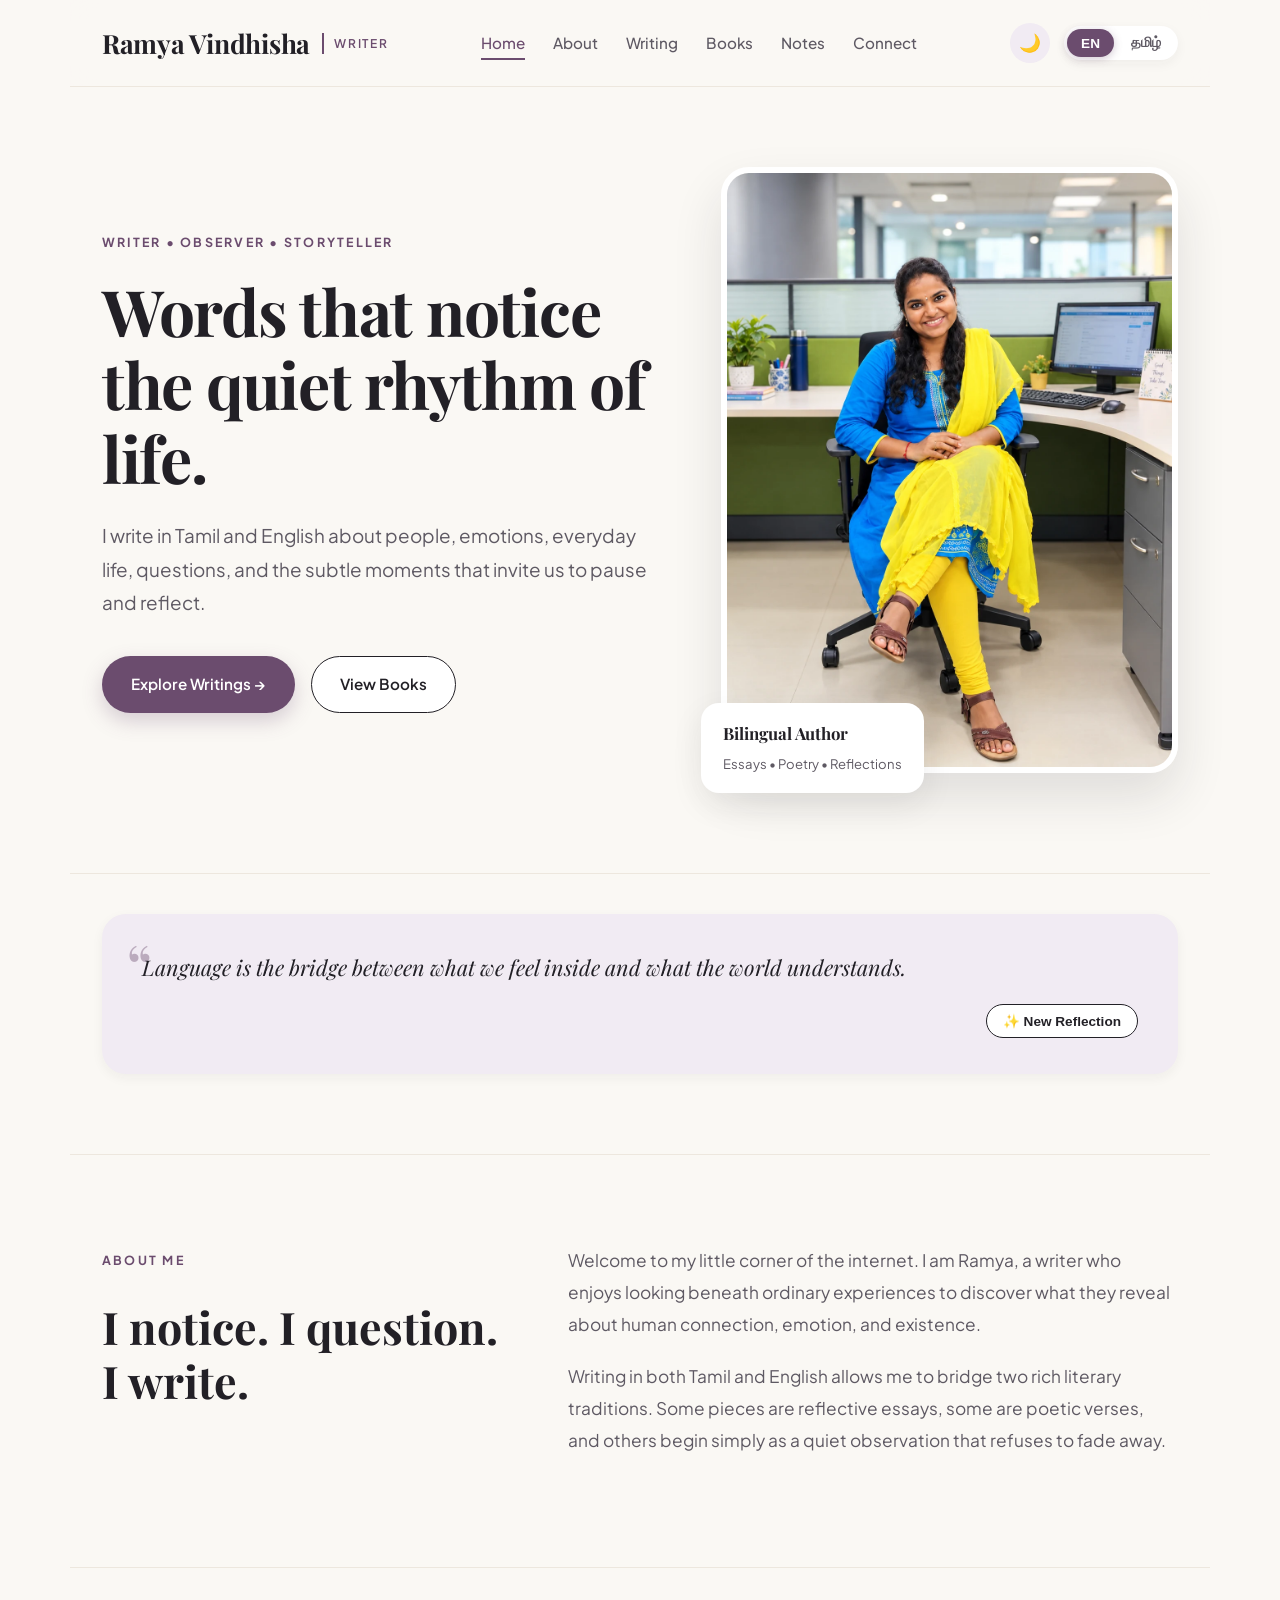
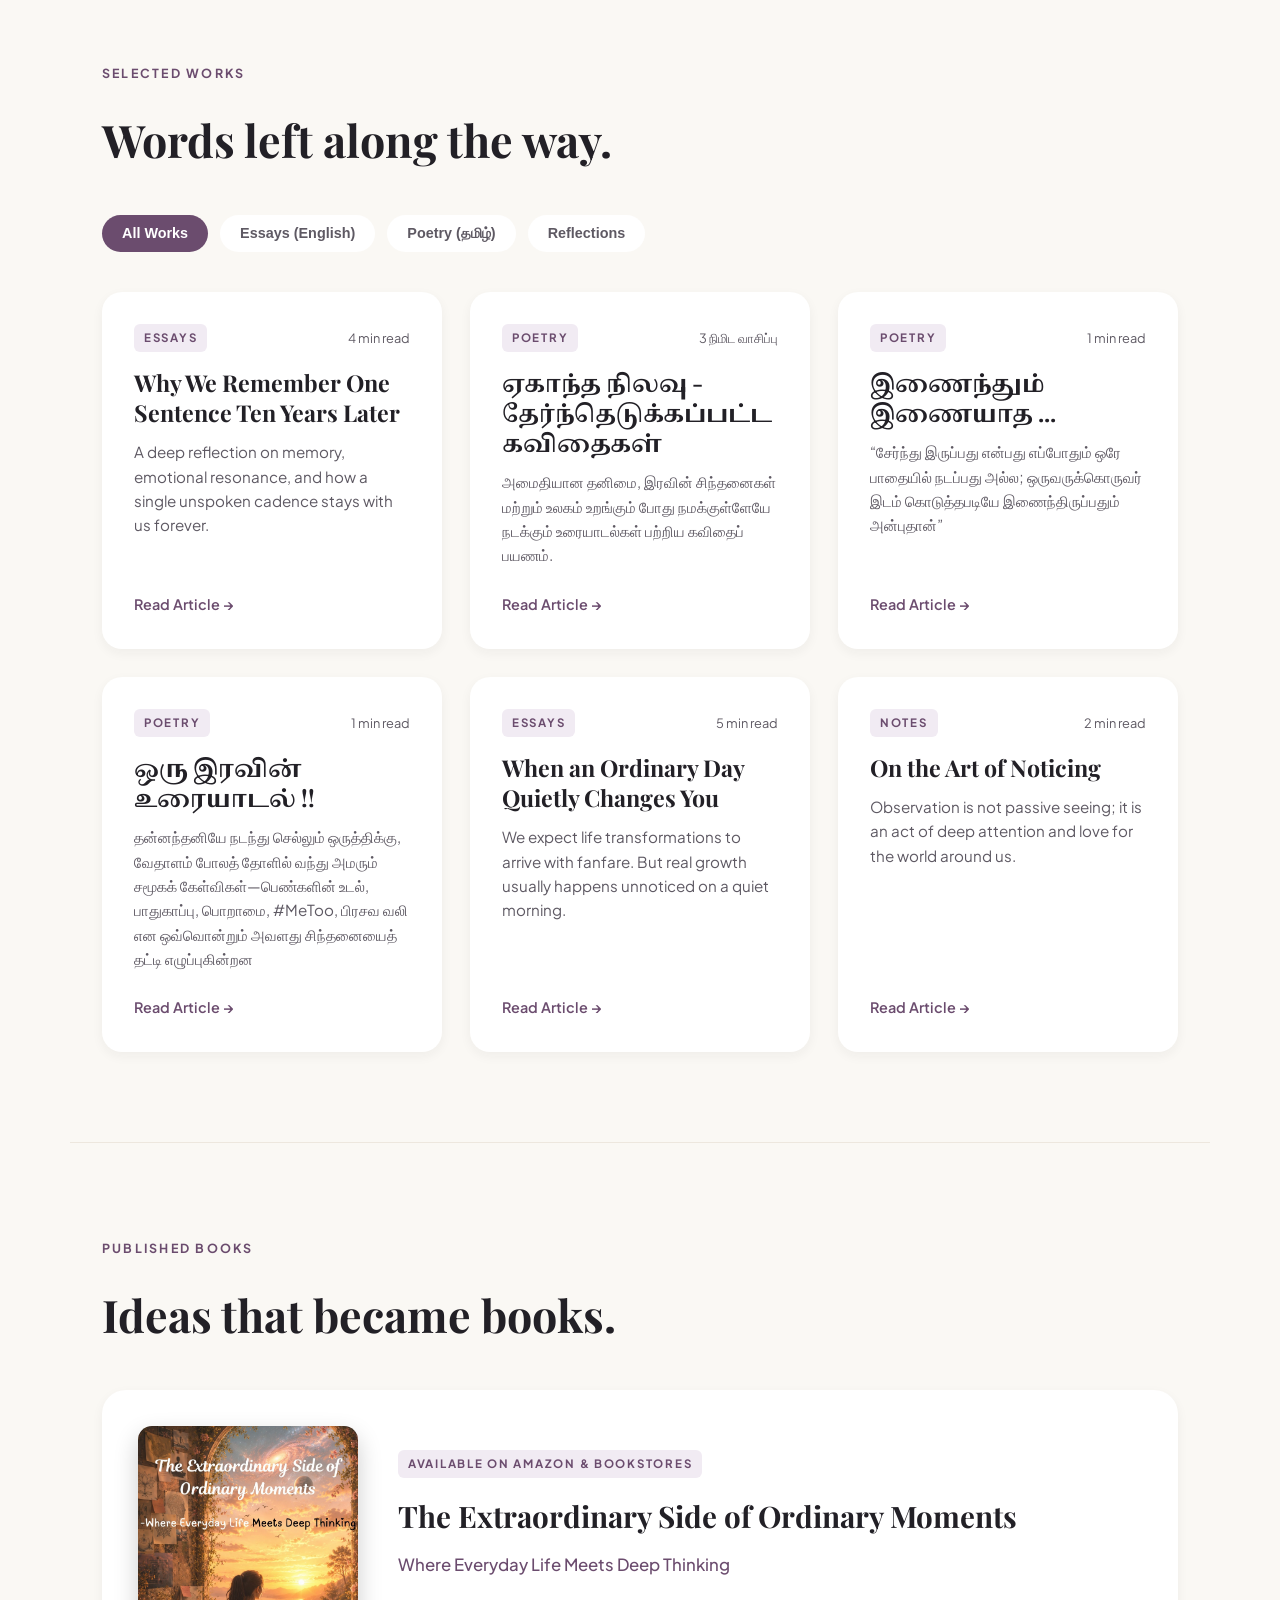
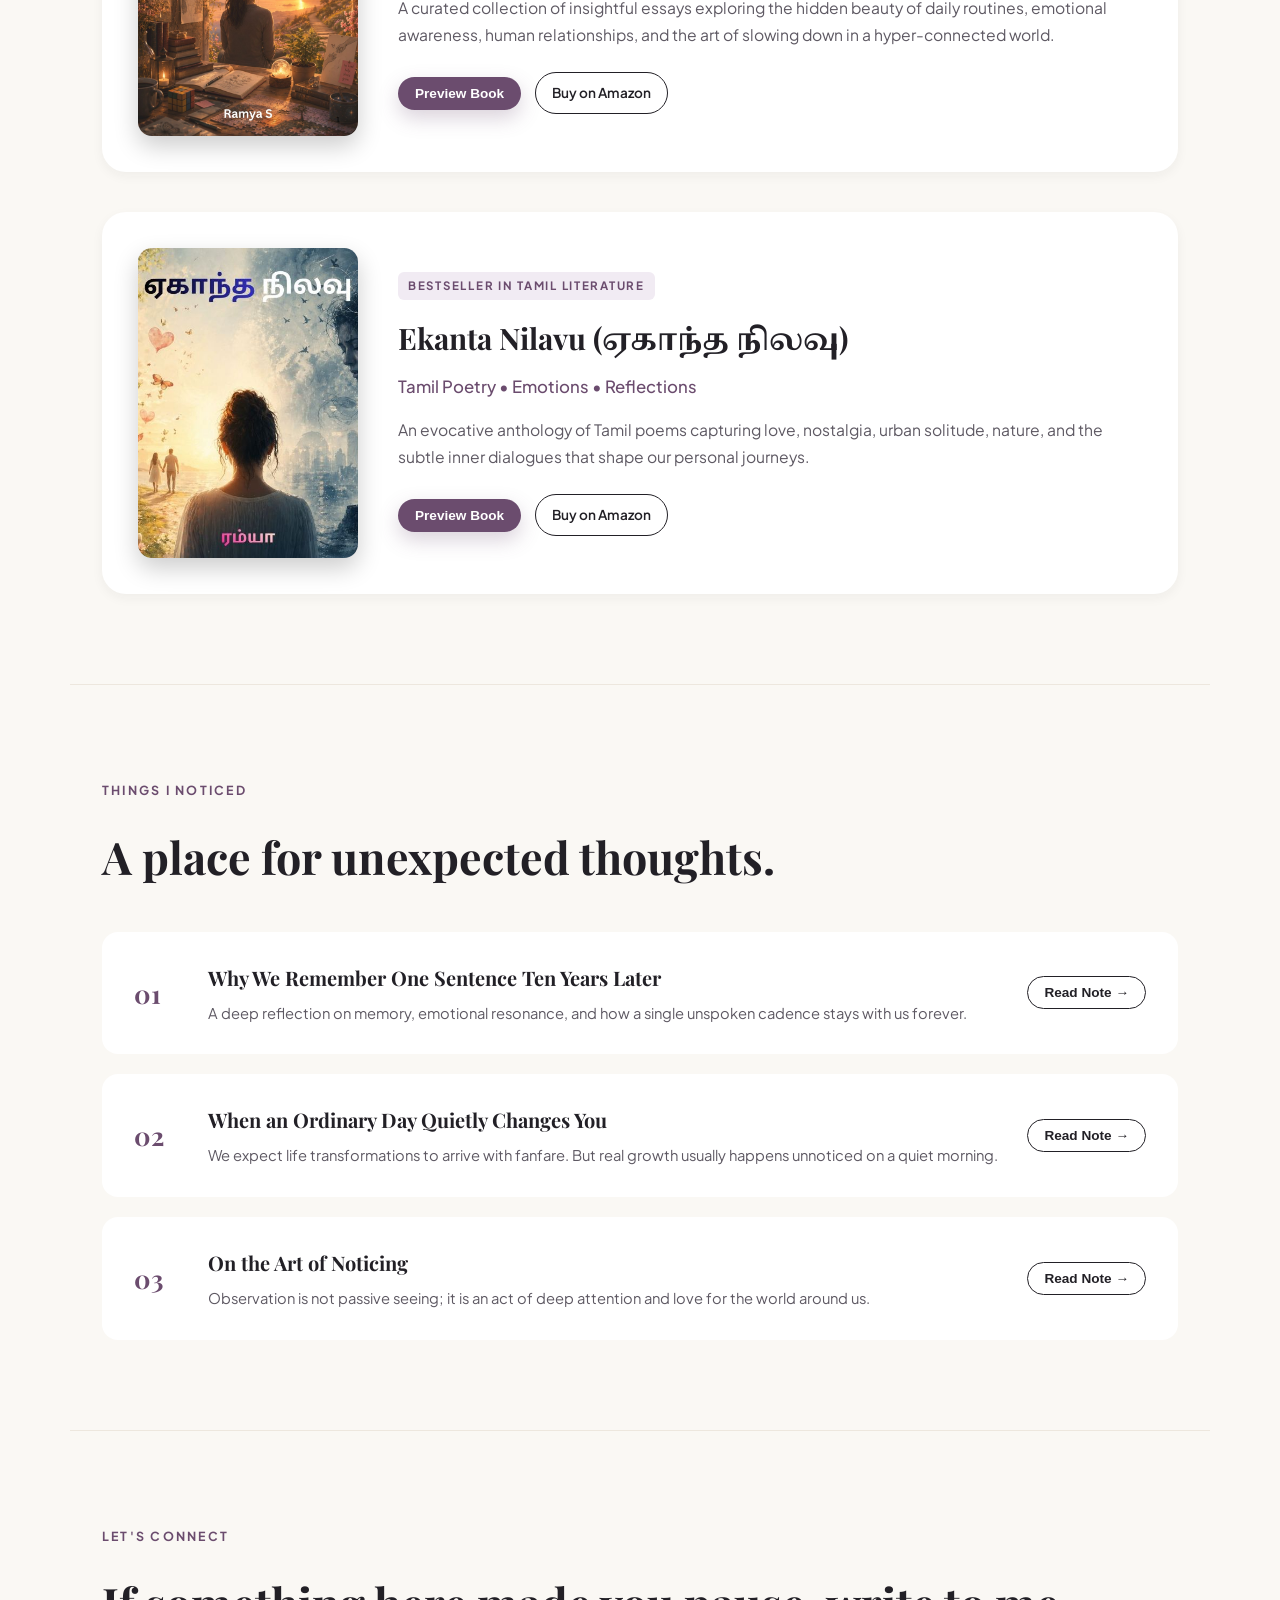
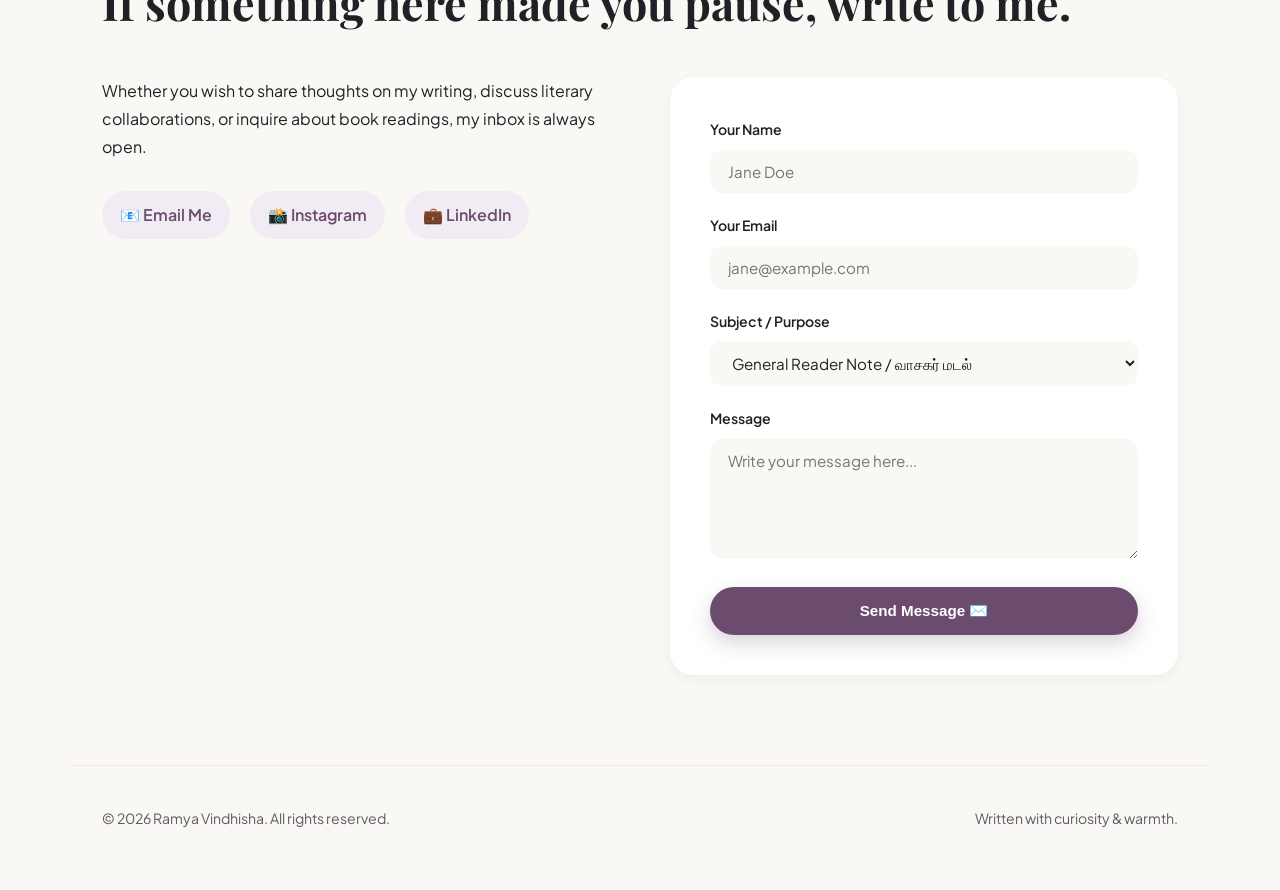
==== commit 52c0193a: "Update Email Me button link to directly open Gmail web compose in browser" ====
--- a/index.html
+++ b/index.html
@@ -270,7 +270,7 @@
                     </p>
 
                     <div class="social-links">
-                        <a href="mailto:ramyavindhisha@gmail.com" class="social-link" title="Email Ramya">📧 Email Me</a>
+                        <a href="https://mail.google.com/mail/?view=cm&fs=1&to=ramyavindhisha@gmail.com" target="_blank" rel="noopener" class="social-link" title="Email Ramya via Gmail">📧 Email Me</a>
                         <a href="https://www.instagram.com/crazy_third_decade/" target="_blank" rel="noopener" class="social-link" title="Instagram (@crazy_third_decade)">📸 Instagram</a>
                         <a href="https://www.linkedin.com/in/ramya-sankarasubramanian" target="_blank" rel="noopener" class="social-link" title="LinkedIn (Ramya Sankarasubramanian)">💼 LinkedIn</a>
                     </div>
